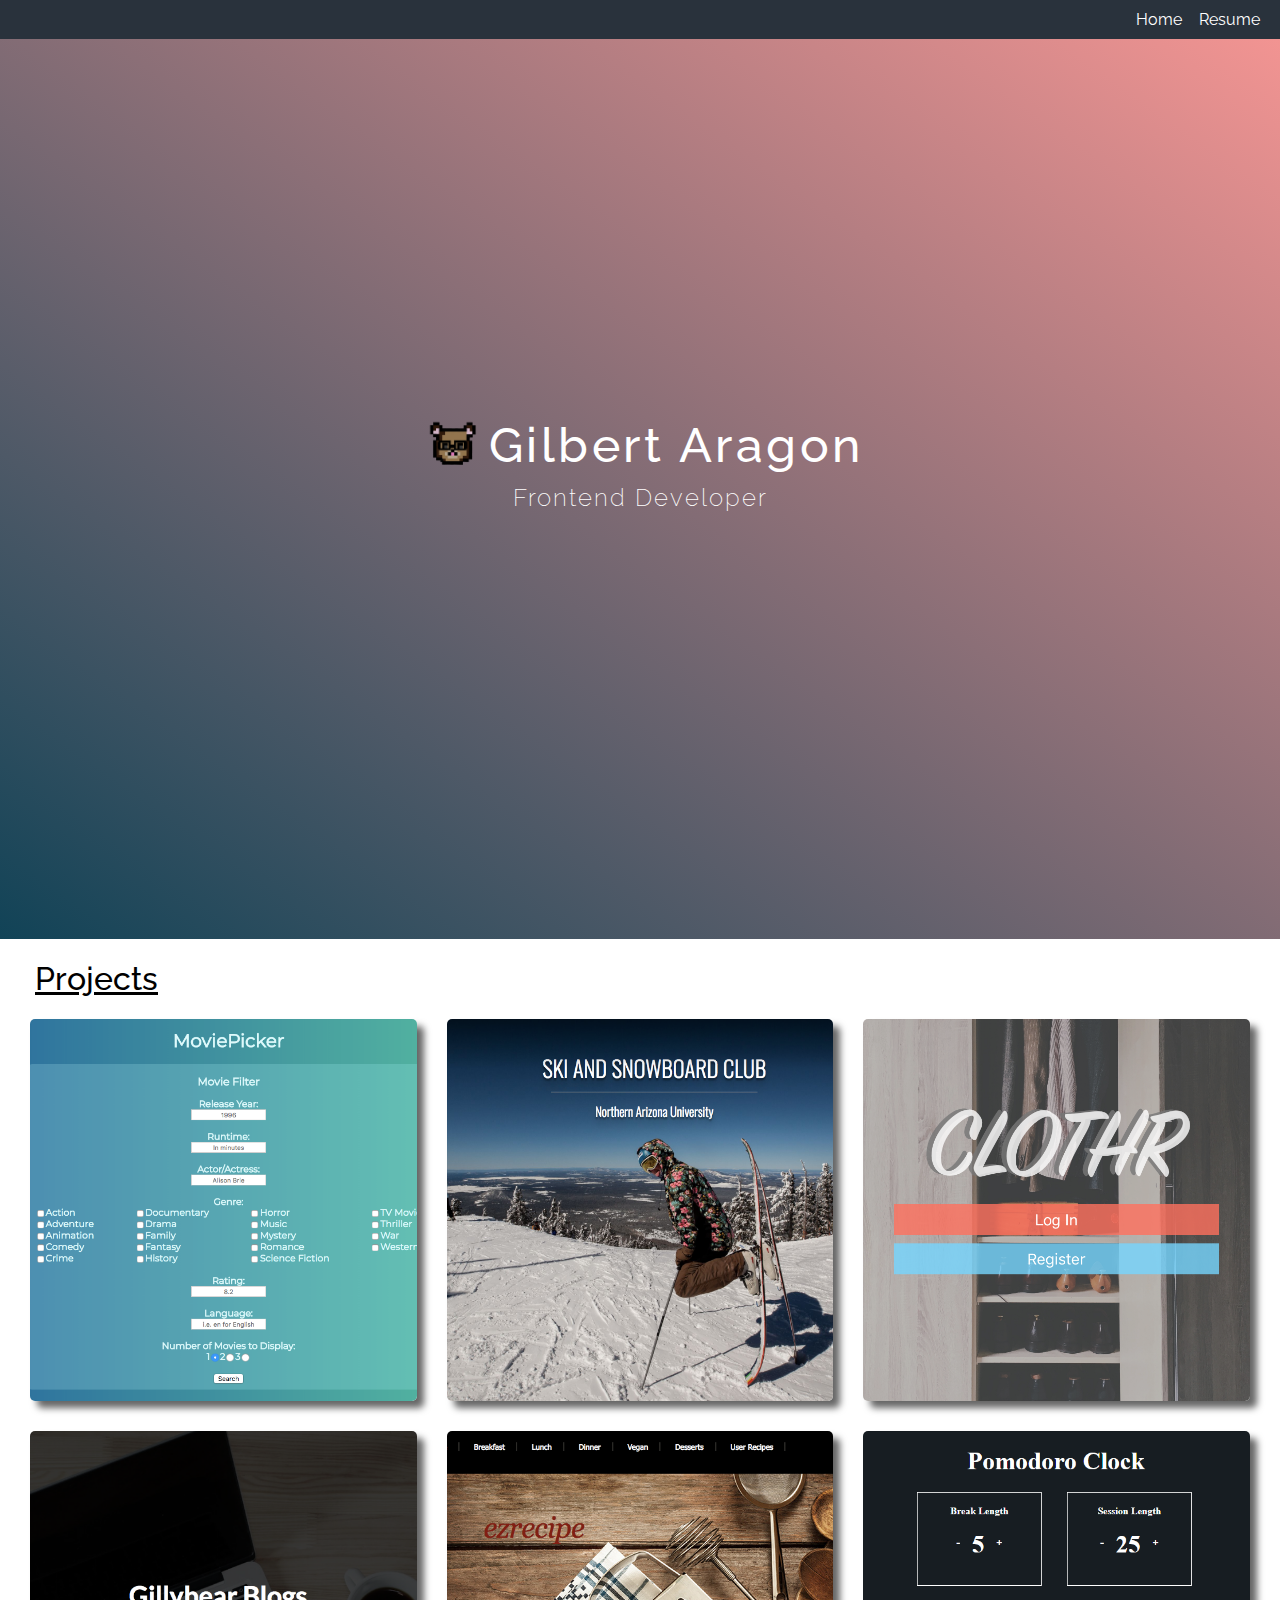
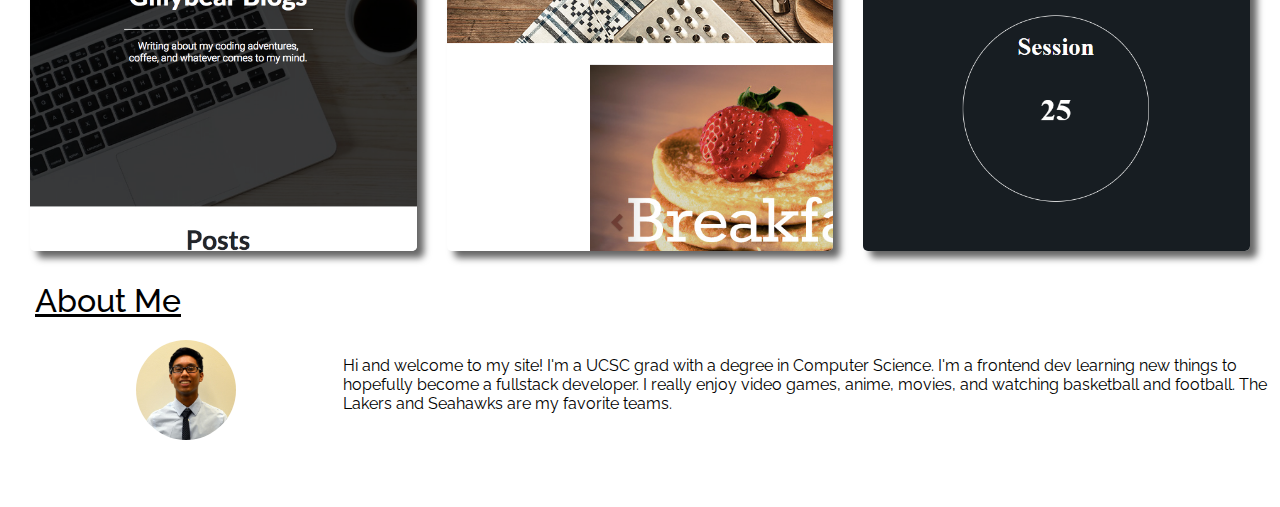
==== index.html @ e00d7b4a "added projects and about me section" ====
<!DOCTYPE html>
<html>
<head>
    <meta charset="utf-8" />
    <meta http-equiv="X-UA-Compatible" content="IE=edge">
    <title>Gillybear</title>
    <meta name="viewport" content="width=device-width, initial-scale=1">
    <link rel="stylesheet" type="text/css" media="screen" href="css/style.css"/>
    <link rel="stylesheet" href="https://use.fontawesome.com/releases/v5.1.0/css/all.css" integrity="sha384-lKuwvrZot6UHsBSfcMvOkWwlCMgc0TaWr+30HWe3a4ltaBwTZhyTEggF5tJv8tbt" crossorigin="anonymous">
    <link rel="icon" type="img/ico" href="assets/img/favicon.ico">
</head>
<body>
    <nav class="nav">
        <section class="nav-links">
            <a href="#"><i class="fas fa-home"></i>Home</a>
            <a href="#"><i class="fas fa-file"></i>Resume</a>
        </section>
    </nav>

    <header class="home-header">
        <div>
            <h1><img src="assets/img/logo.png" id="logo">Gilbert Aragon</h1>
            <p>Frontend Developer</p>
            <section class="social-links">
                <a href="https://github.com/HEYITSGILBERT780"><i class="fab fa-github fa-2x"></i></a>
                <a href="https://www.linkedin.com/in/gilbert-aragon-970b65132/"><i class="fab fa-linkedin-in fa-2x"></i></a>
                <a href="https://codepen.io/heyitsgilbert/"><i class="fab fa-codepen fa-2x"></i></a>
                <a href=""><i class="fas fa-envelope fa-2x"></i></a>
            </section>
        </div>
    </header>

    <main>
        <section class="projects">
            <header>
                <h1 class="title"><i class="fas fa-folder"></i>Projects</h1>
            </header>
            <div class="project-section">
                <div class="app" id="movie">
                    <img src="assets/img/movie.png">
                    <div>
                        <a href="#">Movie Picker</a>
                        <p>Web App that helps users find a random movie to watch.</p>
                    </div>
                </div>
                <div class="app" id="nau">
                    <img src="assets/img/nau.png">
                    <div>
                        <a href="#">NAU Ski and Snowboard</a>
                        <p>Website for the Ski and Snowboard club at Northern Arizona University.</p>
                    </div>
                </div>
                <div class="app" id="clothr">
                    <img src="assets/img/clothr/launch.png">
                    <div>
                        <a href="#">Clothr</a>
                        <p>Mobile app that helps users find clothes they find visually appealing and clothes to purchase.</p>
                    </div>
                </div>
                <div class="app" id="blog">
                    <img src="assets/img/blog.png">
                    <div>
                        <a href="#">Blog App</a>
                        <p>Personal Blog created with Jekyll and HTML/CSS</p>
                    </div>
                </div>
                <div class="app" id="ezrecipe">
                    <img src="assets/img/ezrecipe/ezrecipe.png">
                    <div>
                        <a href="#">EZRecipe</a>
                        <p>Web App helping users find recipes for any ingredients they input.</p>
                    </div>
                </div>
                <div class="app" id="fcc">
                    <img src="assets/img/fcc/pomodoro.png">
                    <div>
                        <a href="#">Free Code Camp Projects</a>
                        <p>Projects of a Pomodoro Clock, Simon and Tic Tac Toe Game, Weather App, Wikipedia Article Viewer, Random Quote Generator, and viewing online Twitch Streamers.</p>
                    </div>
                </div>
            </div>
        </section> 

        <section class="about">
            <header>
                <h1 class="title"><i class="fas fa-info-circle"></i>About Me</h1>
            </header>
            <div class="info">
                <img src="assets/img/me.JPG">
                <p>
                    Hi and welcome to my site! I'm a UCSC grad with a degree in Computer Science. I'm a frontend dev learning new things to hopefully become a 
                    fullstack developer. I really enjoy video games, anime, movies, and watching basketball and football. The Lakers and Seahawks are my favorite 
                    teams. 
                </p>
            </div>
        </section>
    </main>
</body>
</html>
---- css/style.css ----
@import url('https://fonts.googleapis.com/css?family=Raleway:200,500');

body {
    font-family: 'Raleway', sans-serif;
    margin: 0;
}


/***** nav section *****/
.nav {
    display: grid;
    grid-template-columns: 100%;
    justify-items: right;
    background-color: #29323c;
    padding: 10px;
}

.nav a {
    text-decoration: none;
    color: #fff;
    margin-right: 10px;
}

.nav a:hover {
    text-decoration: underline;
}

.nav a > i {
    margin-right: 3px;
}


/***** header section *****/
.home-header {
    display: grid;
    grid-template-columns: 100%;
    justify-items: center;
    align-items: center;
    color: #fff;
    height: 100vh;
    text-align: center;
    background: #114357;  /* fallback for old browsers */
    background: -webkit-linear-gradient(35deg, #114357, #F29492);  /* Chrome 10-25, Safari 5.1-6 */
    background: linear-gradient(35deg, #114357, #F29492); /* W3C, IE 10+/ Edge, Firefox 16+, Chrome 26+, Opera 12+, Safari 7+ */     
}

.home-header div {
    height: 25%;
}

.home-header h1 {
    font-size: 3em;
    font-weight: 500;
    margin-bottom: 2.5px;
    letter-spacing: 3.5px;
    text-decoration: none;
}

.home-header p {
    font-size: 1.5em;
    font-weight: 200;
    letter-spacing: 2px;
    margin-top: 0;
    margin-bottom: 5px;
}

/* links to code and contact email */
.social-links a {
    text-decoration: none;
    color: white;
    margin: 5px;
}

.social-links i:hover {
    top: -5px;
    padding-bottom: 10px;
    position: relative;
    color: #2c3e50;
}

#logo {
    height: 1.5em;
    width: 1.5em;
    vertical-align: -0.4em;
}

.title {
    margin-left: 30px;
}

/***** projects section *****/
.projects {
    height: 100vh;
}

h1 {
    font-weight: 500;
    text-decoration: underline;
}

header h1 > i {
    margin-right: 5px;
}

.project-section {
    display: grid;
    grid-template-columns: 1fr 1fr 1fr;
    grid-gap: 30px;
    /* justify-items: center;
    align-items: center; */
    height: 92.5%;
    margin-left: 30px;
    margin-right: 30px;
}

.app {
    max-width: 100%;
    max-height: 100%;
    box-shadow: 7px 7px 7px #666;
    position: relative;
    overflow: hidden;
    border-radius: 5px;
}

.app > img {
    height: 100%;
    width: 100%;
    object-fit: cover;
    position: absolute;
}

#movie img {
    object-position: 55% 10%;
}

#nau img {
    object-position: 53% 50%;
}

#clothr img {
    object-position: 50% 70%;
}

#ezrecipe img {
    object-position: 25% 50%;
}

#blog img {
    object-position: 40% 50%;
}

/***** about me section *****/
.about {
    height: 25vh;
}

.info {
    display: grid;
    grid-template-columns: 1fr 3fr;
    margin-left: 30px;
}

.info img {
    justify-self: center;
    border-radius: 50%;
    width: 100px;
    height: 100px;
}
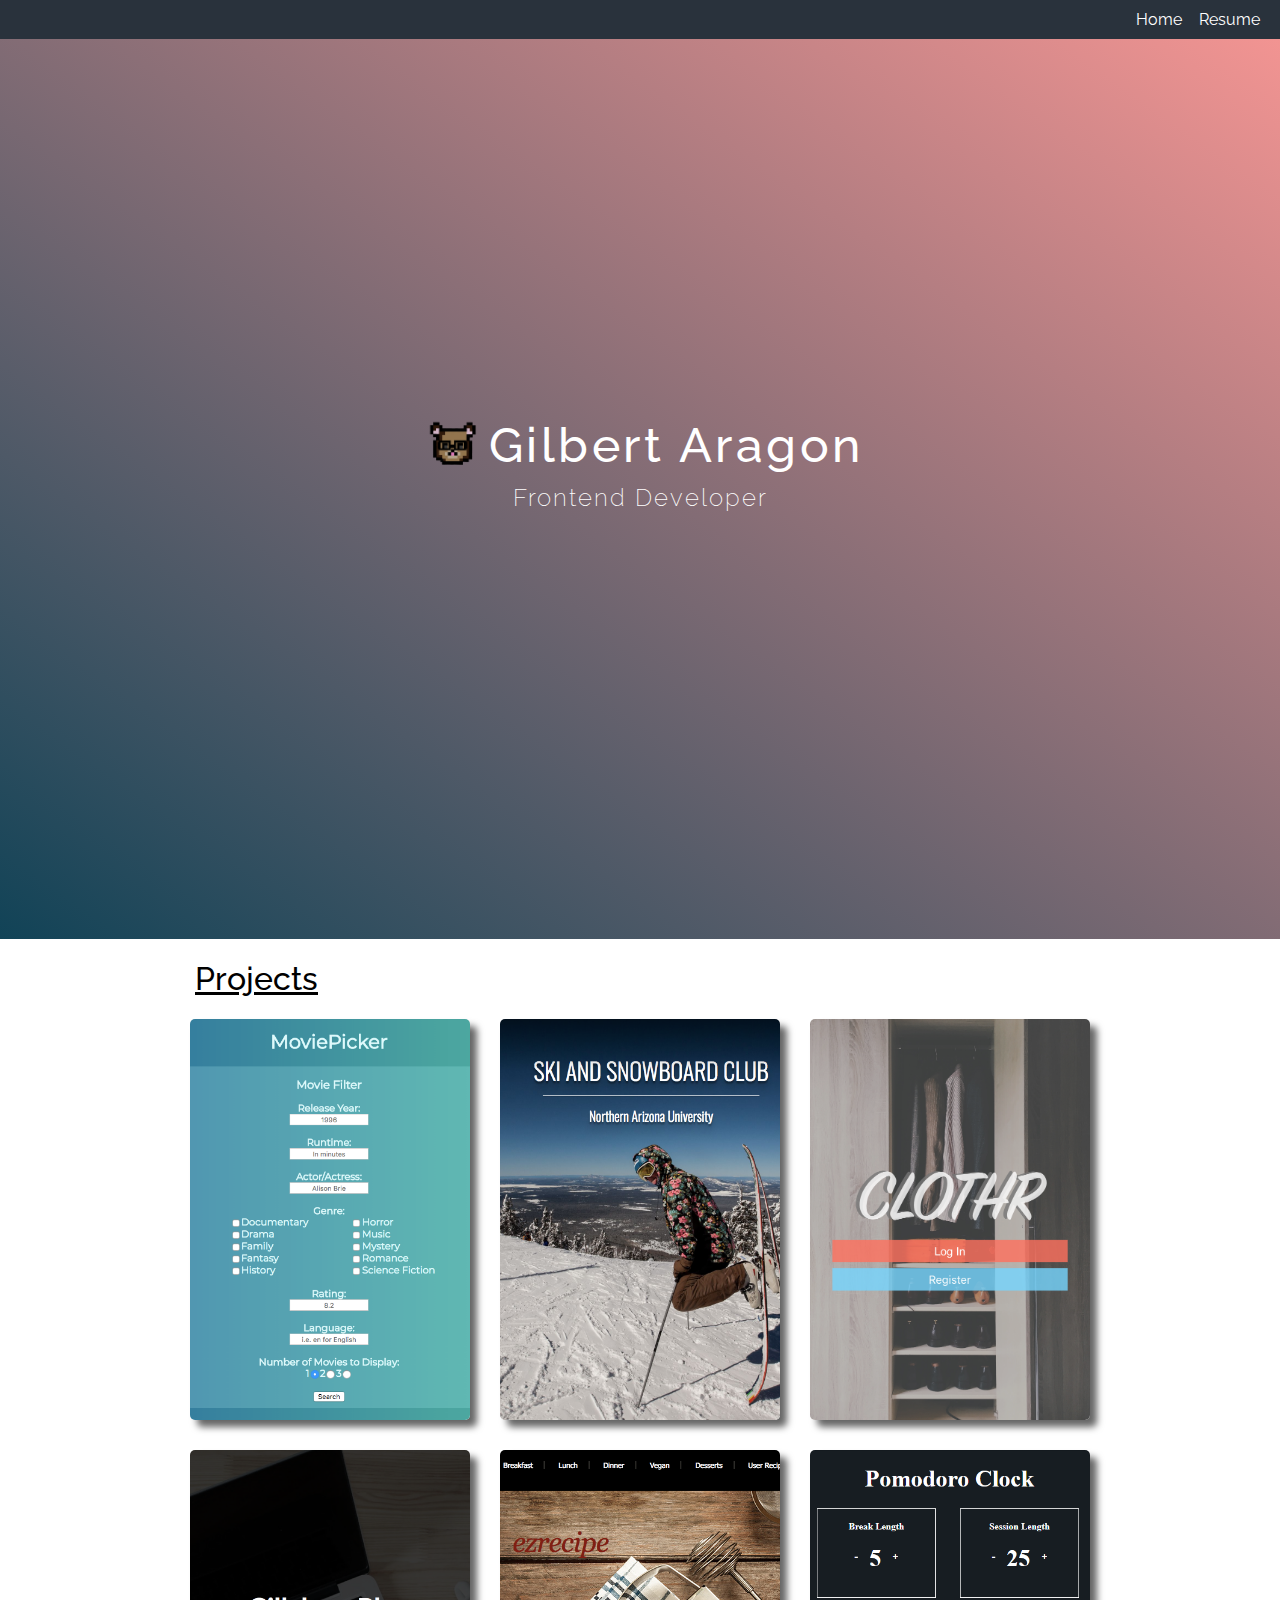
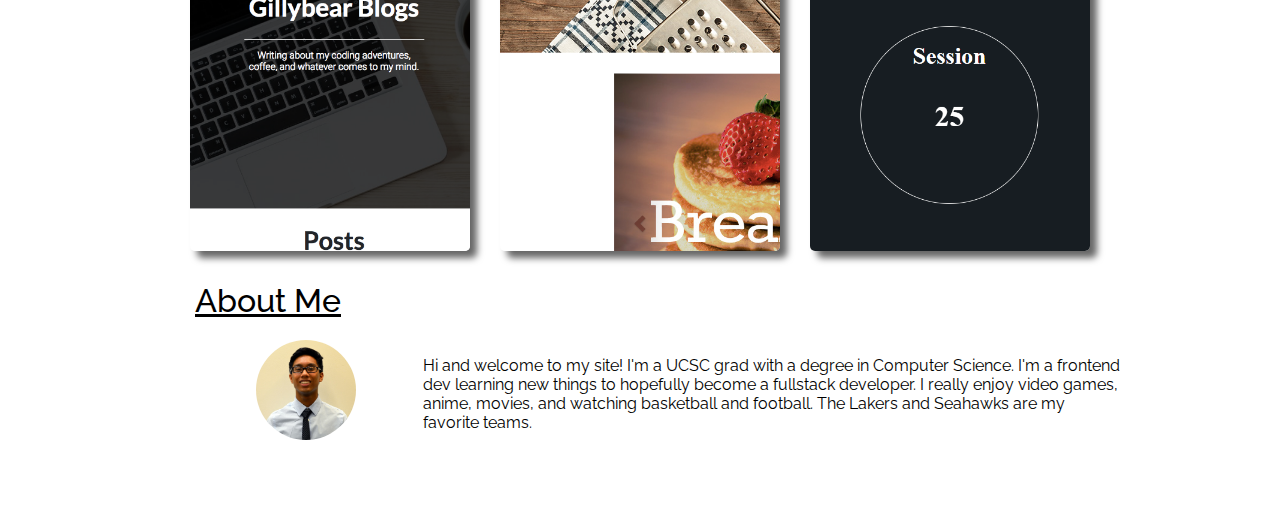
==== commit c0dd4d98: "Resized project and about section and added hover animation on projects" ====
--- a/index.html
+++ b/index.html
@@ -25,6 +25,7 @@
                 <a href="https://github.com/HEYITSGILBERT780"><i class="fab fa-github fa-2x"></i></a>
                 <a href="https://www.linkedin.com/in/gilbert-aragon-970b65132/"><i class="fab fa-linkedin-in fa-2x"></i></a>
                 <a href="https://codepen.io/heyitsgilbert/"><i class="fab fa-codepen fa-2x"></i></a>
+                <a href="https://www.freecodecamp.org/heyitsgilbert780"><i class="fab fa-free-code-camp fa-2x"></i></a>
                 <a href=""><i class="fas fa-envelope fa-2x"></i></a>
             </section>
         </div>
@@ -37,45 +38,45 @@
             </header>
             <div class="project-section">
                 <div class="app" id="movie">
-                    <img src="assets/img/movie.png">
-                    <div>
+                    <img src="assets/img/movie.png" alt="movie-app">
+                    <div class="overlay">
                         <a href="#">Movie Picker</a>
-                        <p>Web App that helps users find a random movie to watch.</p>
+                        <p class="desc">Web App that helps users find a random movie to watch.</p>
                     </div>
                 </div>
                 <div class="app" id="nau">
-                    <img src="assets/img/nau.png">
-                    <div>
+                    <img src="assets/img/nau.png" alt="nau-app">
+                    <div class="overlay">
                         <a href="#">NAU Ski and Snowboard</a>
-                        <p>Website for the Ski and Snowboard club at Northern Arizona University.</p>
+                        <p class="desc">Website for the Ski and Snowboard club at Northern Arizona University.</p>
                     </div>
                 </div>
                 <div class="app" id="clothr">
-                    <img src="assets/img/clothr/launch.png">
-                    <div>
+                    <img src="assets/img/clothr/launch.png" alt="clothr-app">
+                    <div class="overlay">
                         <a href="#">Clothr</a>
-                        <p>Mobile app that helps users find clothes they find visually appealing and clothes to purchase.</p>
+                        <p class="desc">Mobile app that helps users find clothes they find visually appealing and clothes to purchase.</p>
                     </div>
                 </div>
                 <div class="app" id="blog">
-                    <img src="assets/img/blog.png">
-                    <div>
+                    <img src="assets/img/blog.png" alt="blog-project">
+                    <div class="overlay">
                         <a href="#">Blog App</a>
-                        <p>Personal Blog created with Jekyll and HTML/CSS</p>
+                        <p class="desc">Personal Blog created with Jekyll and HTML/CSS</p>
                     </div>
                 </div>
                 <div class="app" id="ezrecipe">
-                    <img src="assets/img/ezrecipe/ezrecipe.png">
-                    <div>
+                    <img src="assets/img/ezrecipe/ezrecipe.png" alt="ezrecipe-app">
+                    <div class="overlay">
                         <a href="#">EZRecipe</a>
-                        <p>Web App helping users find recipes for any ingredients they input.</p>
+                        <p class="desc">Web App helping users find recipes for any ingredients they input.</p>
                     </div>
                 </div>
                 <div class="app" id="fcc">
-                    <img src="assets/img/fcc/pomodoro.png">
-                    <div>
+                    <img src="assets/img/fcc/pomodoro.png" alt="fcc-projects">
+                    <div class="overlay">
                         <a href="#">Free Code Camp Projects</a>
-                        <p>Projects of a Pomodoro Clock, Simon and Tic Tac Toe Game, Weather App, Wikipedia Article Viewer, Random Quote Generator, and viewing online Twitch Streamers.</p>
+                        <p class="desc">Projects of a Pomodoro Clock, Simon and Tic Tac Toe Game, Weather App, Wikipedia Article Viewer, Random Quote Generator, and a online Twitch Streamer tracker.</p>
                     </div>
                 </div>
             </div>
--- a/css/style.css
+++ b/css/style.css
@@ -1,4 +1,5 @@
 @import url('https://fonts.googleapis.com/css?family=Raleway:200,500');
+@import url('https://fonts.googleapis.com/css?family=Lato');
 
 body {
     font-family: 'Raleway', sans-serif;
@@ -91,10 +92,13 @@
 /***** projects section *****/
 .projects {
     height: 100vh;
+    width: 75vw;
+    margin: auto;
 }
 
 h1 {
     font-weight: 500;
+    font-size: 32px;
     text-decoration: underline;
 }
 
@@ -149,9 +153,53 @@
     object-position: 40% 50%;
 }
 
+.overlay {
+    position: absolute;
+    bottom: 0;
+    left: 0;
+    right: 0;
+    background-color: rgba(0.2, 0.2, 0.2, 0.75);
+    width: 100%;
+    height: 0;
+    opacity: 0;
+    transition: .5s ease-in-out;
+  }
+  
+.app:hover .overlay, .app:hover .overlay > a, .app:hover .overlay > .desc {
+    height: 50%;
+    opacity: 1;
+}
+
+.app:hover {
+    top: -10px;
+}
+
+.overlay a {
+    color: white;
+    position:absolute;
+    top: 5%;
+    left: 5%;
+    font-size: 20px;
+    opacity: 0;
+    transition: 1s ease-in;
+}
+
+.desc {
+    font-family: Lato;
+    color: white;
+    position:absolute;
+    top: 10%;
+    left: 5%;
+    right: 5%;
+    opacity: 0;
+    transition: 1s ease-in;
+}
+
 /***** about me section *****/
 .about {
     height: 25vh;
+    width: 75vw;
+    margin: auto;
 }
 
 .info {
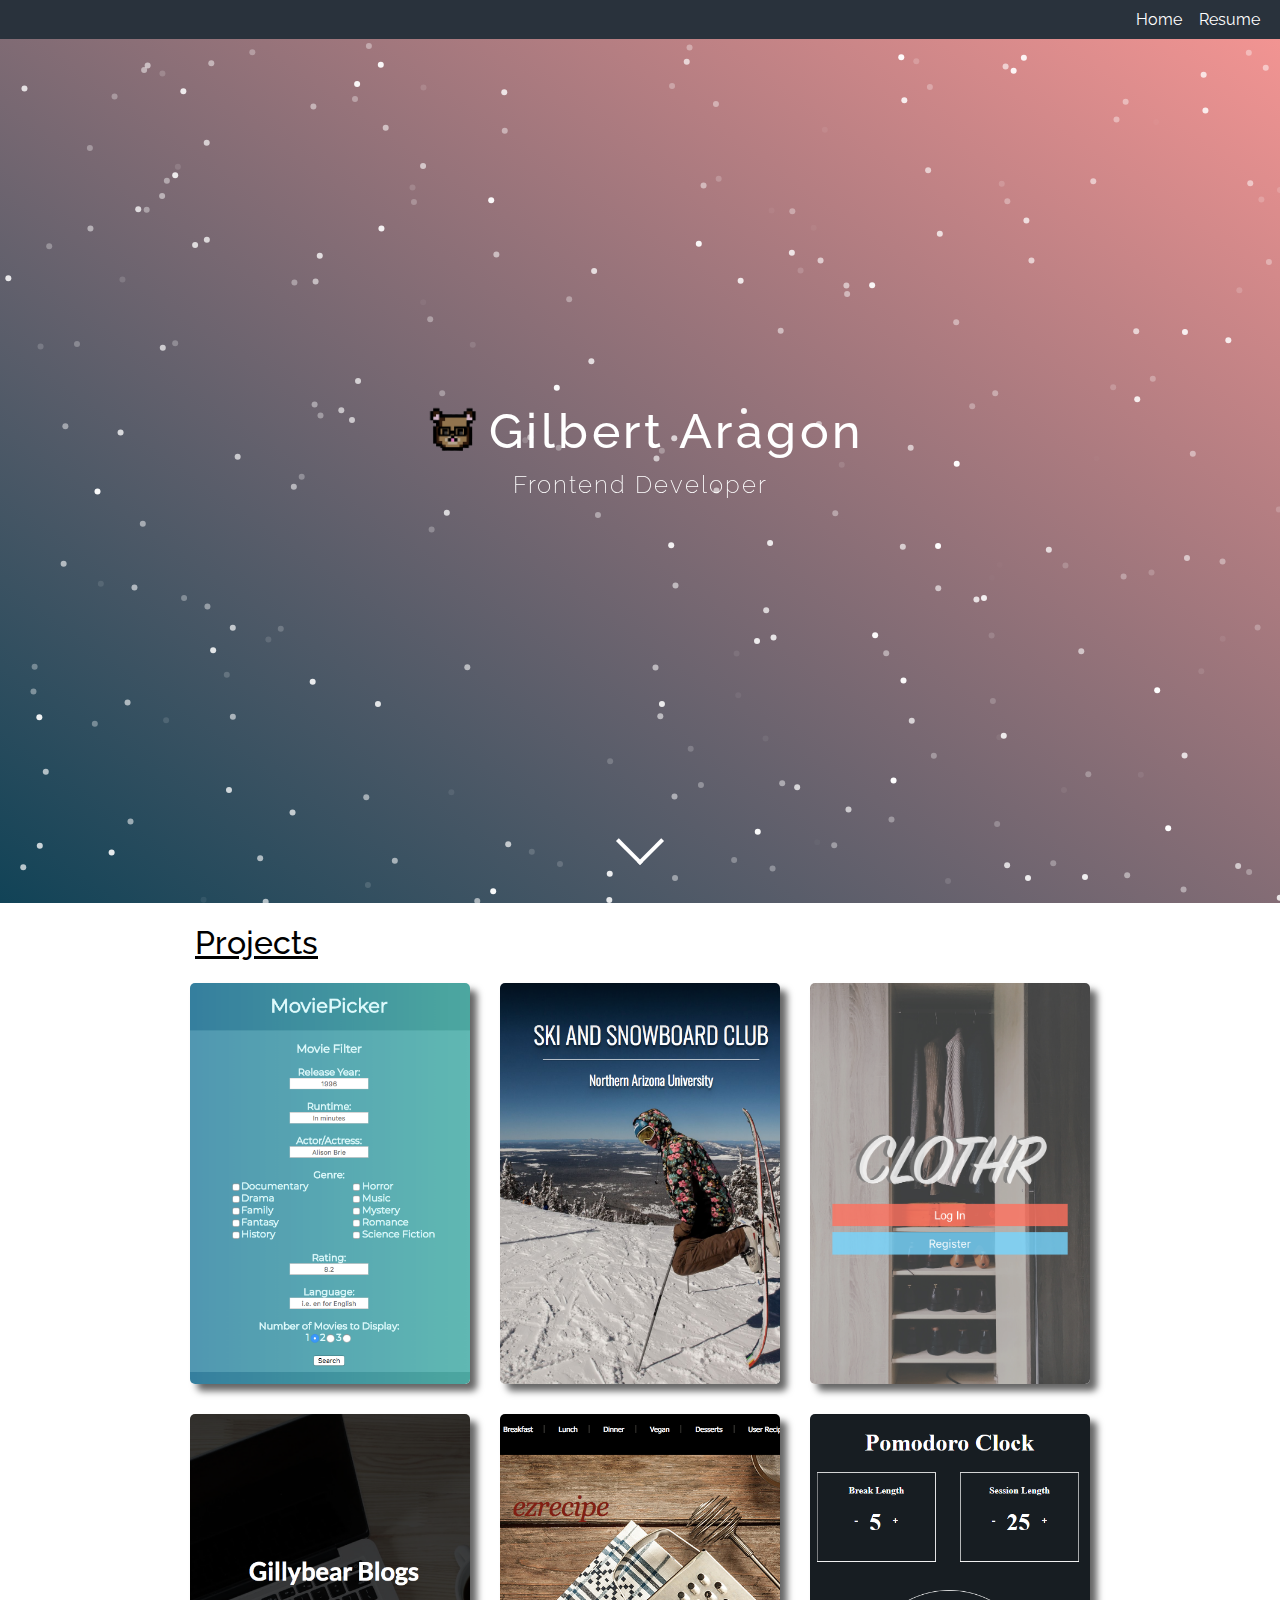
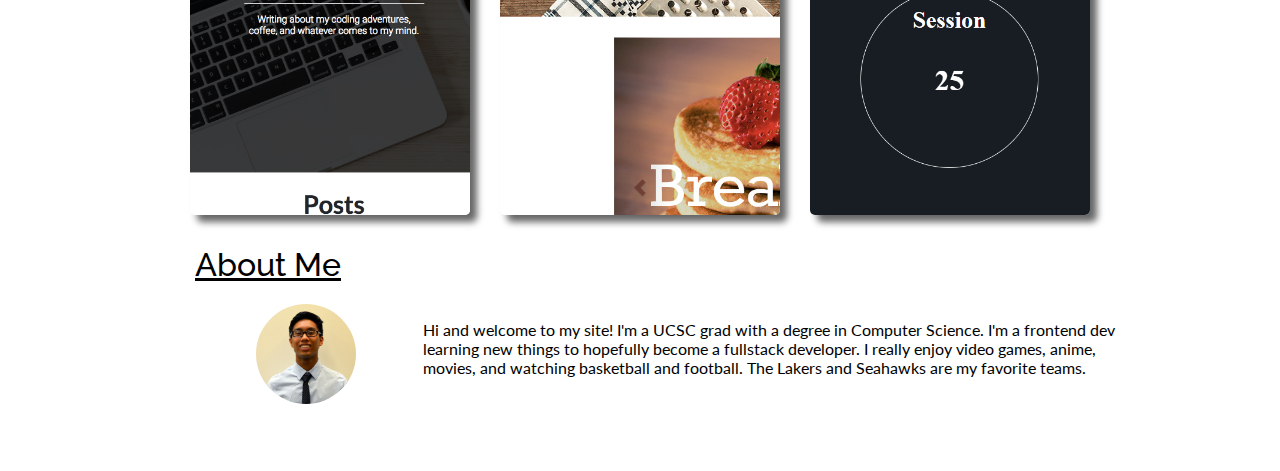
==== commit 94aff849: "added animated down arrow" ====
--- a/index.html
+++ b/index.html
@@ -18,6 +18,8 @@
     </nav>
 
     <header class="home-header">
+        <div class="arrow"></div>
+        <canvas class="dot-anim">Your browser does not support canvas.</canvas>
         <div>
             <h1><img src="assets/img/logo.png" id="logo">Gilbert Aragon</h1>
             <p>Frontend Developer</p>
@@ -96,5 +98,6 @@
             </div>
         </section>
     </main>
+    <script src="src/index.js"></script>
 </body>
 </html>--- a/css/style.css
+++ b/css/style.css
@@ -34,11 +34,11 @@
 /***** header section *****/
 .home-header {
     display: grid;
-    grid-template-columns: 100%;
     justify-items: center;
     align-items: center;
+    position: relative;
     color: #fff;
-    height: 100vh;
+    height: 96vh;
     text-align: center;
     background: #114357;  /* fallback for old browsers */
     background: -webkit-linear-gradient(35deg, #114357, #F29492);  /* Chrome 10-25, Safari 5.1-6 */
@@ -46,6 +46,7 @@
 }
 
 .home-header div {
+    position: absolute;
     height: 25%;
 }
 
@@ -89,6 +90,40 @@
     margin-left: 30px;
 }
 
+/* animated down arrow */
+.home-header .arrow {
+    width: 100%;
+    height: 96vh;
+    margin: 0 auto;
+    text-align: center;
+}
+
+.home-header .arrow::after {
+    content: "";
+    width: 30px;
+    height: 30px;
+    position: absolute;
+    margin: auto;
+    bottom: 45px;
+    left: 0;
+    right: 0;
+    border-right: 4px solid #ffffff;
+    border-bottom: 4px solid #ffffff;
+    transform: rotate(45deg);
+    animation: 2.5s arrow infinite ease;
+}
+
+@keyframes arrow {
+    0%, 100% {
+        bottom: 45px; 
+        opacity: 0.5;
+    }
+    50% {
+        bottom: 30px;
+        opacity: 1;
+    }
+}
+
 /***** projects section *****/
 .projects {
     height: 100vh;
@@ -110,8 +145,6 @@
     display: grid;
     grid-template-columns: 1fr 1fr 1fr;
     grid-gap: 30px;
-    /* justify-items: center;
-    align-items: center; */
     height: 92.5%;
     margin-left: 30px;
     margin-right: 30px;
@@ -162,7 +195,7 @@
     width: 100%;
     height: 0;
     opacity: 0;
-    transition: .5s ease-in-out;
+    transition: all .5s ease-in-out;
   }
   
 .app:hover .overlay, .app:hover .overlay > a, .app:hover .overlay > .desc {
@@ -176,7 +209,7 @@
 
 .overlay a {
     color: white;
-    position:absolute;
+    position: absolute;
     top: 5%;
     left: 5%;
     font-size: 20px;
@@ -213,4 +246,8 @@
     border-radius: 50%;
     width: 100px;
     height: 100px;
+}
+
+.info p {
+    font-family: Lato;
 }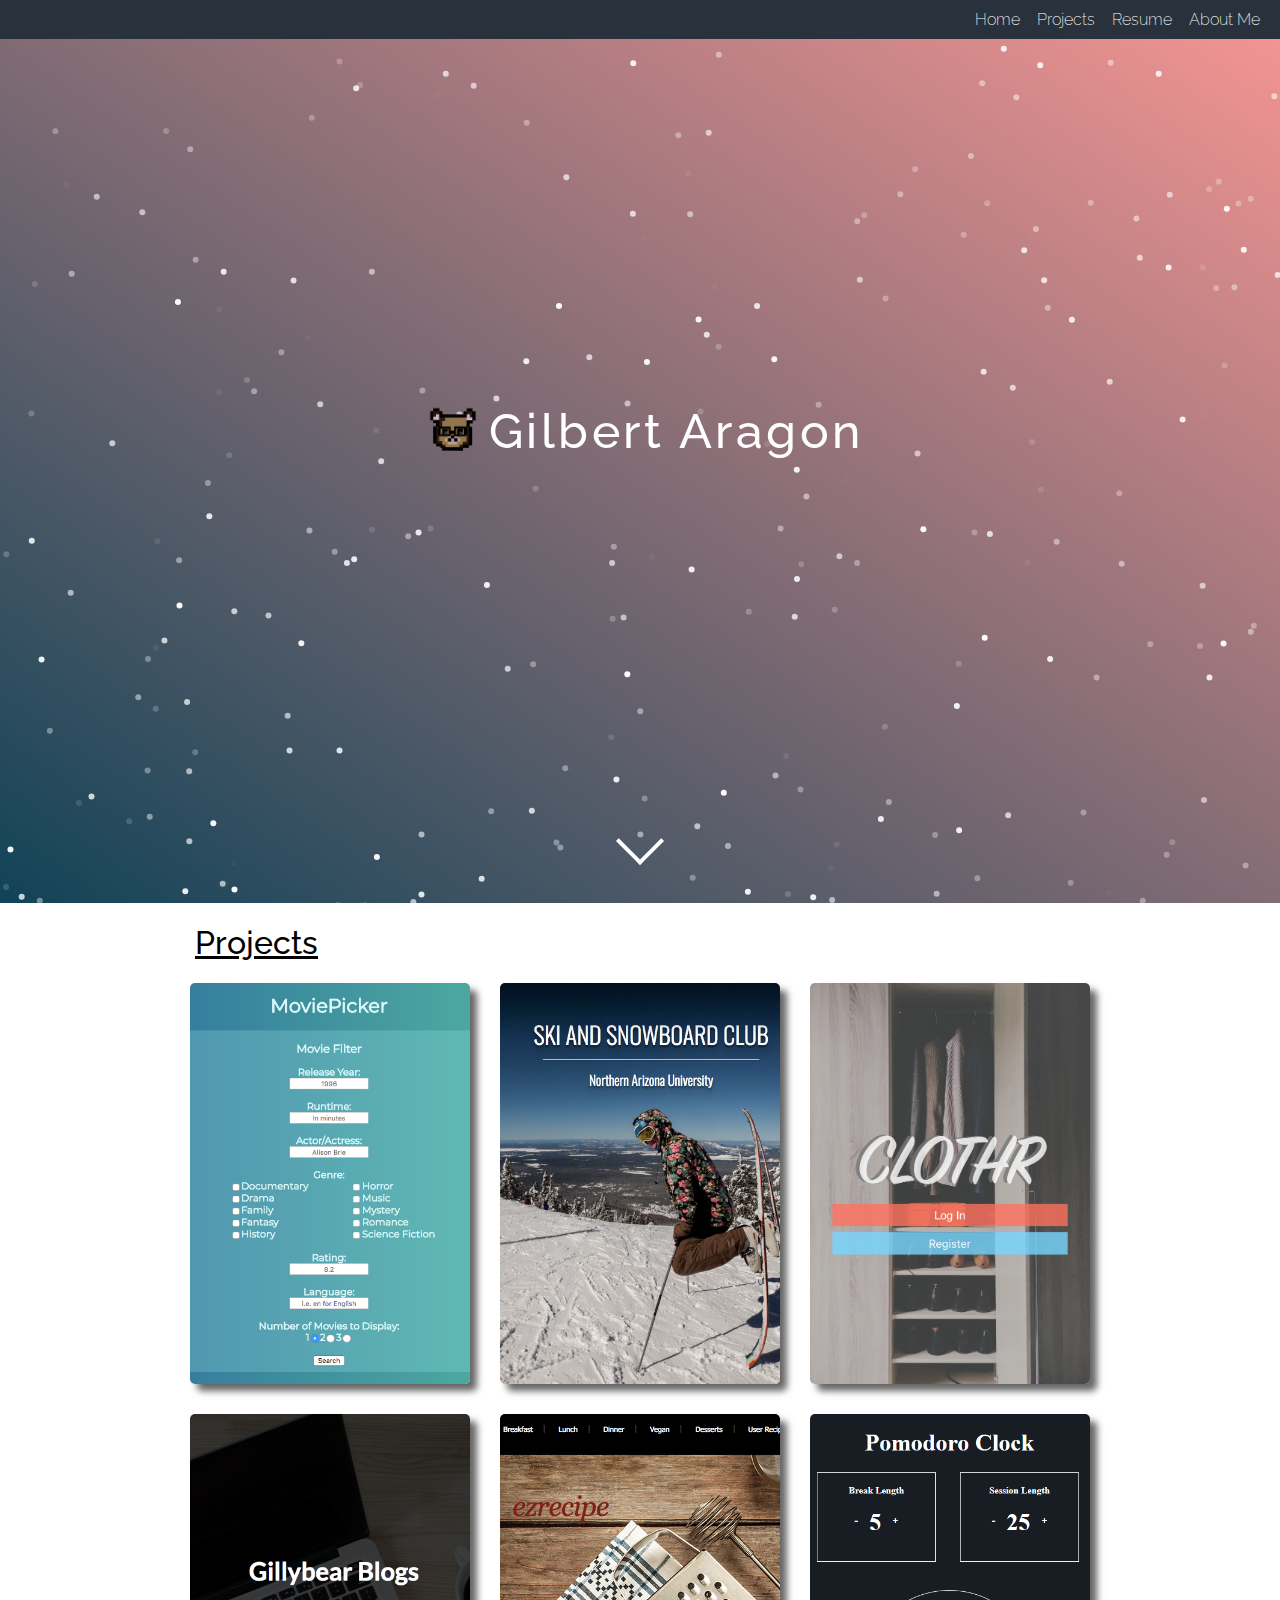
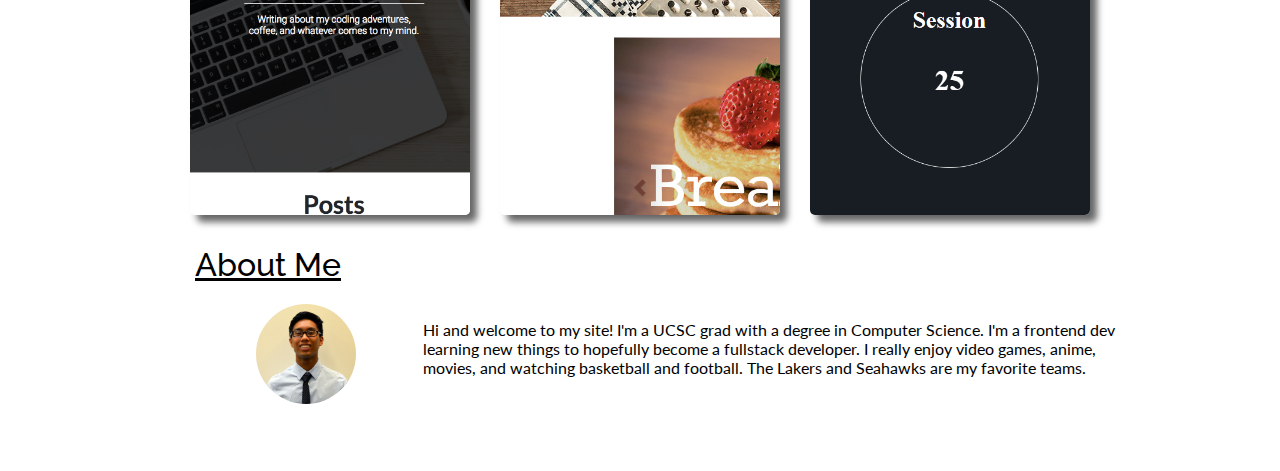
==== commit 95ac6b30: "media queries for smaller screen, fade in animation for title, and navbar changes" ====
--- a/index.html
+++ b/index.html
@@ -12,12 +12,14 @@
 <body>
     <nav class="nav">
         <section class="nav-links">
-            <a href="#"><i class="fas fa-home"></i>Home</a>
+            <a href="#home" class="active"><i class="fas fa-home"></i>Home</a>
+            <a href="#project"><i class="fas fa-folder"></i>Projects</a>
             <a href="#"><i class="fas fa-file"></i>Resume</a>
+            <a href="#about-me"><i class="fas fa-info-circle"></i>About Me</a>
         </section>
     </nav>
 
-    <header class="home-header">
+    <header class="home-header" id="home">
         <div class="arrow"></div>
         <canvas class="dot-anim">Your browser does not support canvas.</canvas>
         <div>
@@ -34,7 +36,7 @@
     </header>
 
     <main>
-        <section class="projects">
+        <section class="projects" id="project">
             <header>
                 <h1 class="title"><i class="fas fa-folder"></i>Projects</h1>
             </header>
@@ -84,7 +86,7 @@
             </div>
         </section> 
 
-        <section class="about">
+        <section class="about" id="about-me">
             <header>
                 <h1 class="title"><i class="fas fa-info-circle"></i>About Me</h1>
             </header>
--- a/css/style.css
+++ b/css/style.css
@@ -10,7 +10,6 @@
 /***** nav section *****/
 .nav {
     display: grid;
-    grid-template-columns: 100%;
     justify-items: right;
     background-color: #29323c;
     padding: 10px;
@@ -20,6 +19,7 @@
     text-decoration: none;
     color: #fff;
     margin-right: 10px;
+    font-weight: 200;
 }
 
 .nav a:hover {
@@ -29,7 +29,6 @@
 .nav a > i {
     margin-right: 3px;
 }
-
 
 /***** header section *****/
 .home-header {
@@ -56,7 +55,9 @@
     margin-bottom: 2.5px;
     letter-spacing: 3.5px;
     text-decoration: none;
-}
+    -webkit-animation: 1.25s fadein 0s ease;
+    animation: 1.25s fadein 0s ease;
+} 
 
 .home-header p {
     font-size: 1.5em;
@@ -64,6 +65,9 @@
     letter-spacing: 2px;
     margin-top: 0;
     margin-bottom: 5px;
+    opacity: 0;
+    -webkit-animation: 1.25s fadein 1.25s ease forwards;
+    animation: 1.25s fadein 1.25s ease forwards;
 }
 
 /* links to code and contact email */
@@ -71,6 +75,37 @@
     text-decoration: none;
     color: white;
     margin: 5px;
+    opacity: 0;
+    -webkit-animation: 1.25s fadein 2.5s ease forwards;
+    animation: 1.25s fadein 2.5s ease forwards;
+}
+
+@-webkit-keyframes fadein {
+    0% {
+      opacity: 0;
+      -webkit-transform: translate3d(0, 100%, 0);
+      transform: translate3d(0, 100%, 0);
+    }
+  
+    100% {
+      opacity: 1;
+      -webkit-transform: translate3d(0, 0, 0);
+      transform: translate3d(0, 0, 0);
+    }
+}
+
+@keyframes fadein {
+    0% {
+      opacity: 0;
+      -webkit-transform: translate3d(0, 100%, 0);
+      transform: translate3d(0, 100%, 0);
+    }
+  
+    100% {
+      opacity: 1;
+      -webkit-transform: translate3d(0, 0, 0);
+      transform: translate3d(0, 0, 0);
+    }
 }
 
 .social-links i:hover {
@@ -84,10 +119,6 @@
     height: 1.5em;
     width: 1.5em;
     vertical-align: -0.4em;
-}
-
-.title {
-    margin-left: 30px;
 }
 
 /* animated down arrow */
@@ -109,8 +140,21 @@
     right: 0;
     border-right: 4px solid #ffffff;
     border-bottom: 4px solid #ffffff;
+    -webkit-transform: rotate(45deg);
     transform: rotate(45deg);
+    -webkit-animation: 2.5s arrow infinite ease;
     animation: 2.5s arrow infinite ease;
+}
+
+@-webkit-keyframes arrow {
+    0%, 100% {
+        bottom: 45px; 
+        opacity: 0.5;
+    }
+    50% {
+        bottom: 30px;
+        opacity: 1;
+    }
 }
 
 @keyframes arrow {
@@ -125,6 +169,10 @@
 }
 
 /***** projects section *****/
+.title {
+    margin-left: 30px;
+}
+
 .projects {
     height: 100vh;
     width: 75vw;
@@ -196,7 +244,7 @@
     height: 0;
     opacity: 0;
     transition: all .5s ease-in-out;
-  }
+}
   
 .app:hover .overlay, .app:hover .overlay > a, .app:hover .overlay > .desc {
     height: 50%;
@@ -250,4 +298,65 @@
 
 .info p {
     font-family: Lato;
+}
+
+/***** media queries *****/
+@media only screen and (max-width: 480px) {
+    .home-header h1 {
+        font-size: 2em;
+    }
+
+    .home-header p {
+        font-size: 1em;
+    }
+
+    .title {
+        margin: 0;
+        margin-bottom: 20px;
+        text-align: center;
+    }
+
+    .projects {
+        height: 160vh;
+    }
+
+    .project-section {
+        grid-template-columns: 1fr;
+        height: 93%;
+    }
+
+    .app:hover .overlay, .app:hover .overlay > a, .app:hover .overlay > .desc {
+        height: 100%;
+        opacity: 1;
+    }
+
+    .overlay a {
+        font-size: 16px;
+    }
+
+    .desc {
+        font-size: 14px;
+    }
+
+    .info {
+        grid-template-columns: 1fr;
+    }
+}
+
+@media only screen and (min-width: 480px) and (max-width: 1224px) {
+    .project-section {
+        grid-template-columns: 1fr 1fr;
+    }
+
+    .overlay a {
+        font-size: 18px;
+    }
+
+    .desc {
+        font-size: 14px;
+    }
+    
+    #clothr img {
+        object-position: 50% 60%;
+    }
 }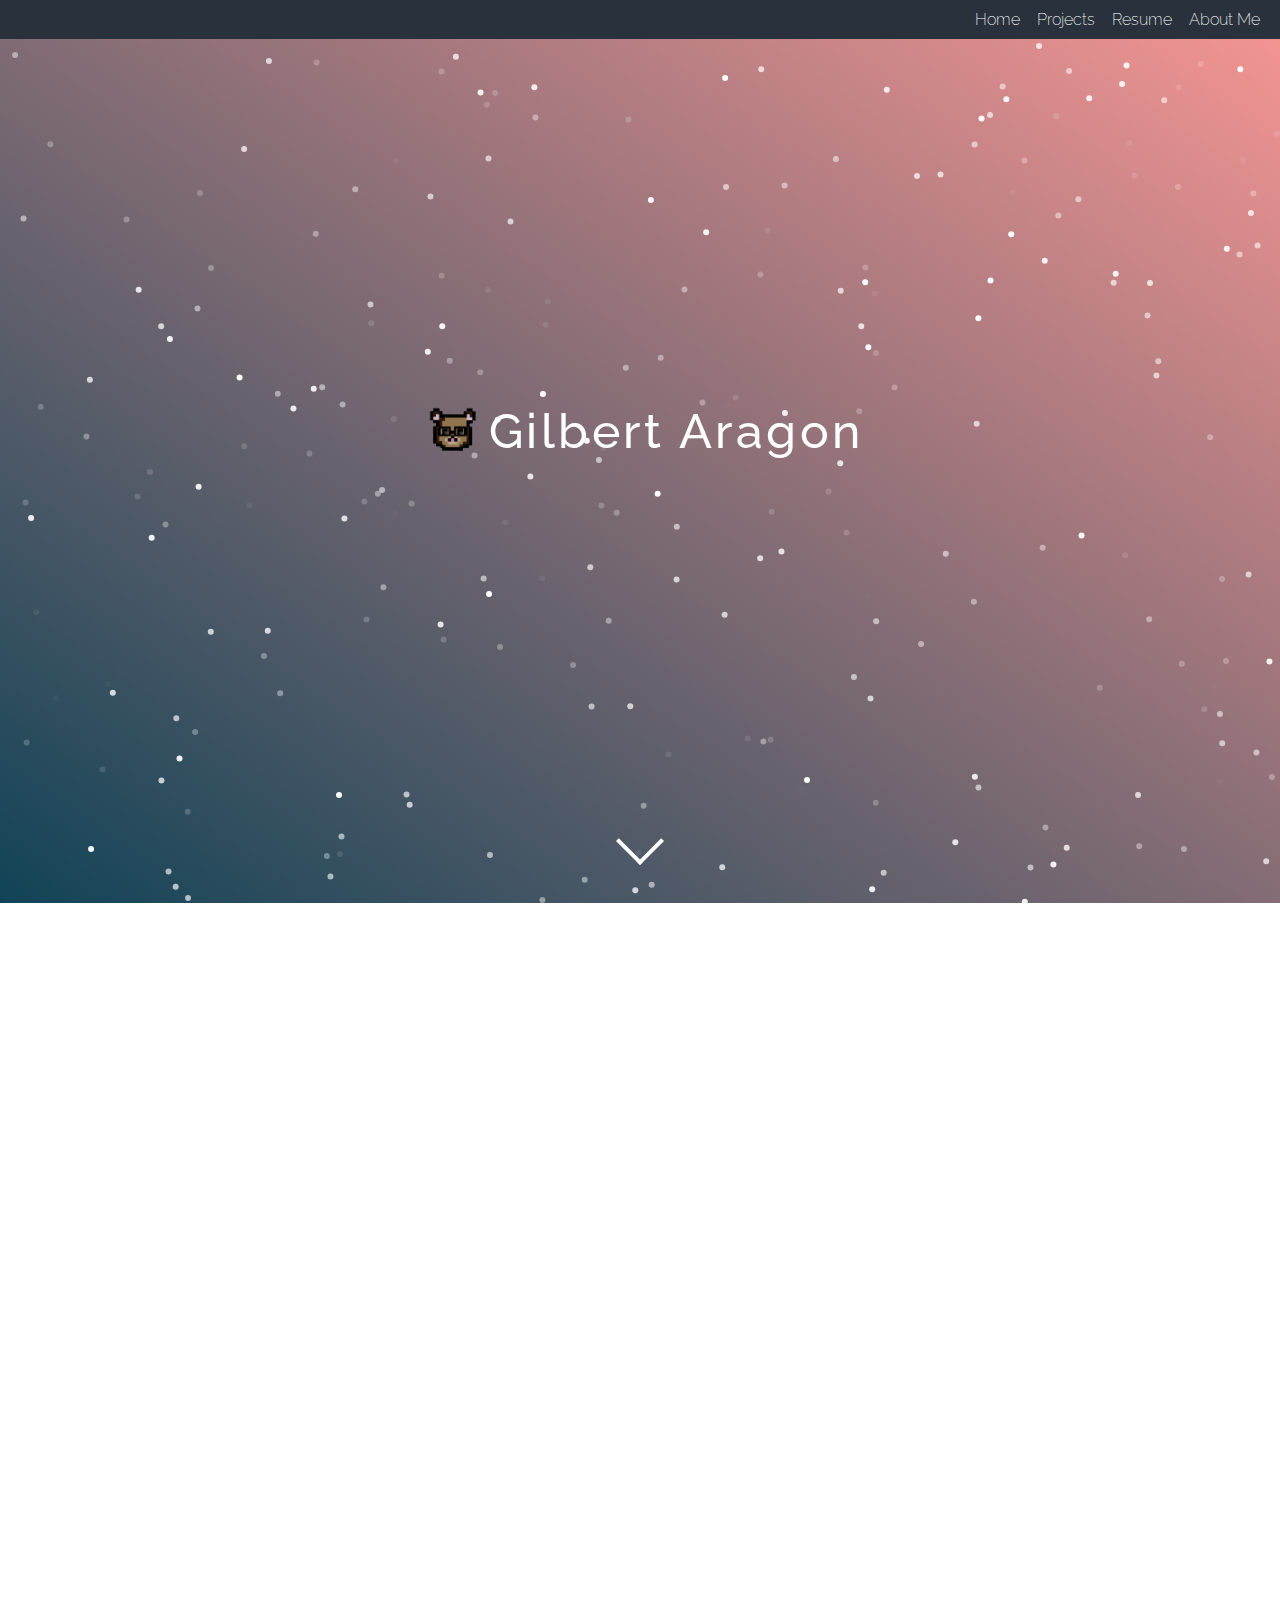
==== commit 6ea21c59: "responsive nav bar" ====
--- a/index.html
+++ b/index.html
@@ -11,8 +11,9 @@
 </head>
 <body>
     <nav class="nav">
-        <section class="nav-links">
-            <a href="#home" class="active"><i class="fas fa-home"></i>Home</a>
+        <a href="#" class="bars" id="hamburger"><i class="fa fa-bars"></i></a>
+        <section class="nav-links" id="links">
+            <a href="index.html" class="active"><i class="fas fa-home"></i>Home</a>
             <a href="#project"><i class="fas fa-folder"></i>Projects</a>
             <a href="#"><i class="fas fa-file"></i>Resume</a>
             <a href="#about-me"><i class="fas fa-info-circle"></i>About Me</a>
--- a/css/style.css
+++ b/css/style.css
@@ -9,8 +9,7 @@
 
 /***** nav section *****/
 .nav {
-    display: grid;
-    justify-items: right;
+    text-align: right;
     background-color: #29323c;
     padding: 10px;
 }
@@ -23,11 +22,16 @@
 }
 
 .nav a:hover {
-    text-decoration: underline;
+    /* text-decoration: underline; */
+    color: #F4B7B7;
 }
 
 .nav a > i {
     margin-right: 3px;
+}
+
+.nav .bars {
+    display: none;
 }
 
 /***** header section *****/
@@ -55,8 +59,8 @@
     margin-bottom: 2.5px;
     letter-spacing: 3.5px;
     text-decoration: none;
-    -webkit-animation: 1.25s fadein 0s ease;
-    animation: 1.25s fadein 0s ease;
+    -webkit-animation: 1s fadein ease;
+    animation: 1s fadein ease;
 } 
 
 .home-header p {
@@ -66,8 +70,8 @@
     margin-top: 0;
     margin-bottom: 5px;
     opacity: 0;
-    -webkit-animation: 1.25s fadein 1.25s ease forwards;
-    animation: 1.25s fadein 1.25s ease forwards;
+    -webkit-animation: 1s fadein 1s ease forwards;
+    animation: 1s fadein 1s ease forwards;
 }
 
 /* links to code and contact email */
@@ -76,8 +80,8 @@
     color: white;
     margin: 5px;
     opacity: 0;
-    -webkit-animation: 1.25s fadein 2.5s ease forwards;
-    animation: 1.25s fadein 2.5s ease forwards;
+    -webkit-animation: 1s fadein 2s ease forwards;
+    animation: 1s fadein 2s ease forwards;
 }
 
 @-webkit-keyframes fadein {
@@ -177,6 +181,7 @@
     height: 100vh;
     width: 75vw;
     margin: auto;
+    opacity: 0;
 }
 
 h1 {
@@ -276,11 +281,43 @@
     transition: 1s ease-in;
 }
 
+.fade {
+    -webkit-animation: 1.5s project ease forwards;
+    animation: 1.5s project ease forwards;
+}
+
+@-webkit-keyframes project {
+    0% {
+        opacity: 0;
+        -webkit-transform: translate3d(0, -5%, 0);
+        transform: translate3d(0, -5%, 0);
+    }
+    100% {
+        opacity: 1;
+        -webkit-transform: translate3d(0, 0, 0);
+        transform: translate3d(0, 0, 0);
+    }
+}
+
+@keyframes project {
+    0% {
+        opacity: 0;
+        -webkit-transform: translate3d(0, -5%, 0);
+        transform: translate3d(0, -5%, 0);
+    }
+    100% {
+        opacity: 1;
+        -webkit-transform: translate3d(0, 0, 0);
+        transform: translate3d(0, 0, 0);
+    }
+}
+
 /***** about me section *****/
 .about {
     height: 25vh;
     width: 75vw;
     margin: auto;
+    opacity: 0;
 }
 
 .info {
@@ -298,24 +335,55 @@
 
 .info p {
     font-family: Lato;
+    font-size: 18px;
 }
 
 /***** media queries *****/
 @media only screen and (max-width: 480px) {
+    /* nav */
+    .nav .bars {
+        display: block;
+        text-align: right;
+    }
+
+    .nav-links {
+        display: none;
+        width: 100%;
+        text-align: center;
+    }
+
+    .nav-links a{
+        display: block;
+        width: 100%;
+        margin-top: 10px;
+    }
+
+    .active {
+        display: block;
+    }
+
+    /* home */
     .home-header h1 {
-        font-size: 2em;
+        font-size: 1.5em;
     }
 
     .home-header p {
         font-size: 1em;
     }
 
+    .home-header .arrow::after {
+        content: "";
+        width: 20px;
+        height: 20px;
+        bottom: 45px;
+    }
+
     .title {
-        margin: 0;
-        margin-bottom: 20px;
+        margin: 20px 0px;
         text-align: center;
     }
 
+    /* projects */
     .projects {
         height: 160vh;
     }
@@ -338,12 +406,49 @@
         font-size: 14px;
     }
 
+    .fade {
+        -webkit-animation: 1.5s project ease forwards;
+        animation: 1.5s project ease forwards;
+    }
+    
+    @-webkit-keyframes project {
+        0% {
+            opacity: 0;
+            -webkit-transform: translate3d(0, -2.5%, 0);
+            transform: translate3d(0, -2.5%, 0);
+        }
+        100% {
+            opacity: 1;
+            -webkit-transform: translate3d(0, 0, 0);
+            transform: translate3d(0, 0, 0);
+        }
+    }
+    
+    @keyframes project {
+        0% {
+            opacity: 0;
+            -webkit-transform: translate3d(0, -2.5%, 0);
+            transform: translate3d(0, -2.5%, 0);
+        }
+        100% {
+            opacity: 1;
+            -webkit-transform: translate3d(0, 0, 0);
+            transform: translate3d(0, 0, 0);
+        }
+    }
+
+    /* about */
     .info {
         grid-template-columns: 1fr;
     }
+
+    .info p {
+        font-size: 16px;
+    }
 }
 
 @media only screen and (min-width: 480px) and (max-width: 1224px) {
+    /* project */
     .project-section {
         grid-template-columns: 1fr 1fr;
     }
@@ -359,4 +464,9 @@
     #clothr img {
         object-position: 50% 60%;
     }
+
+    /* about */
+    .info p {
+        font-size: 16px;
+    }
 }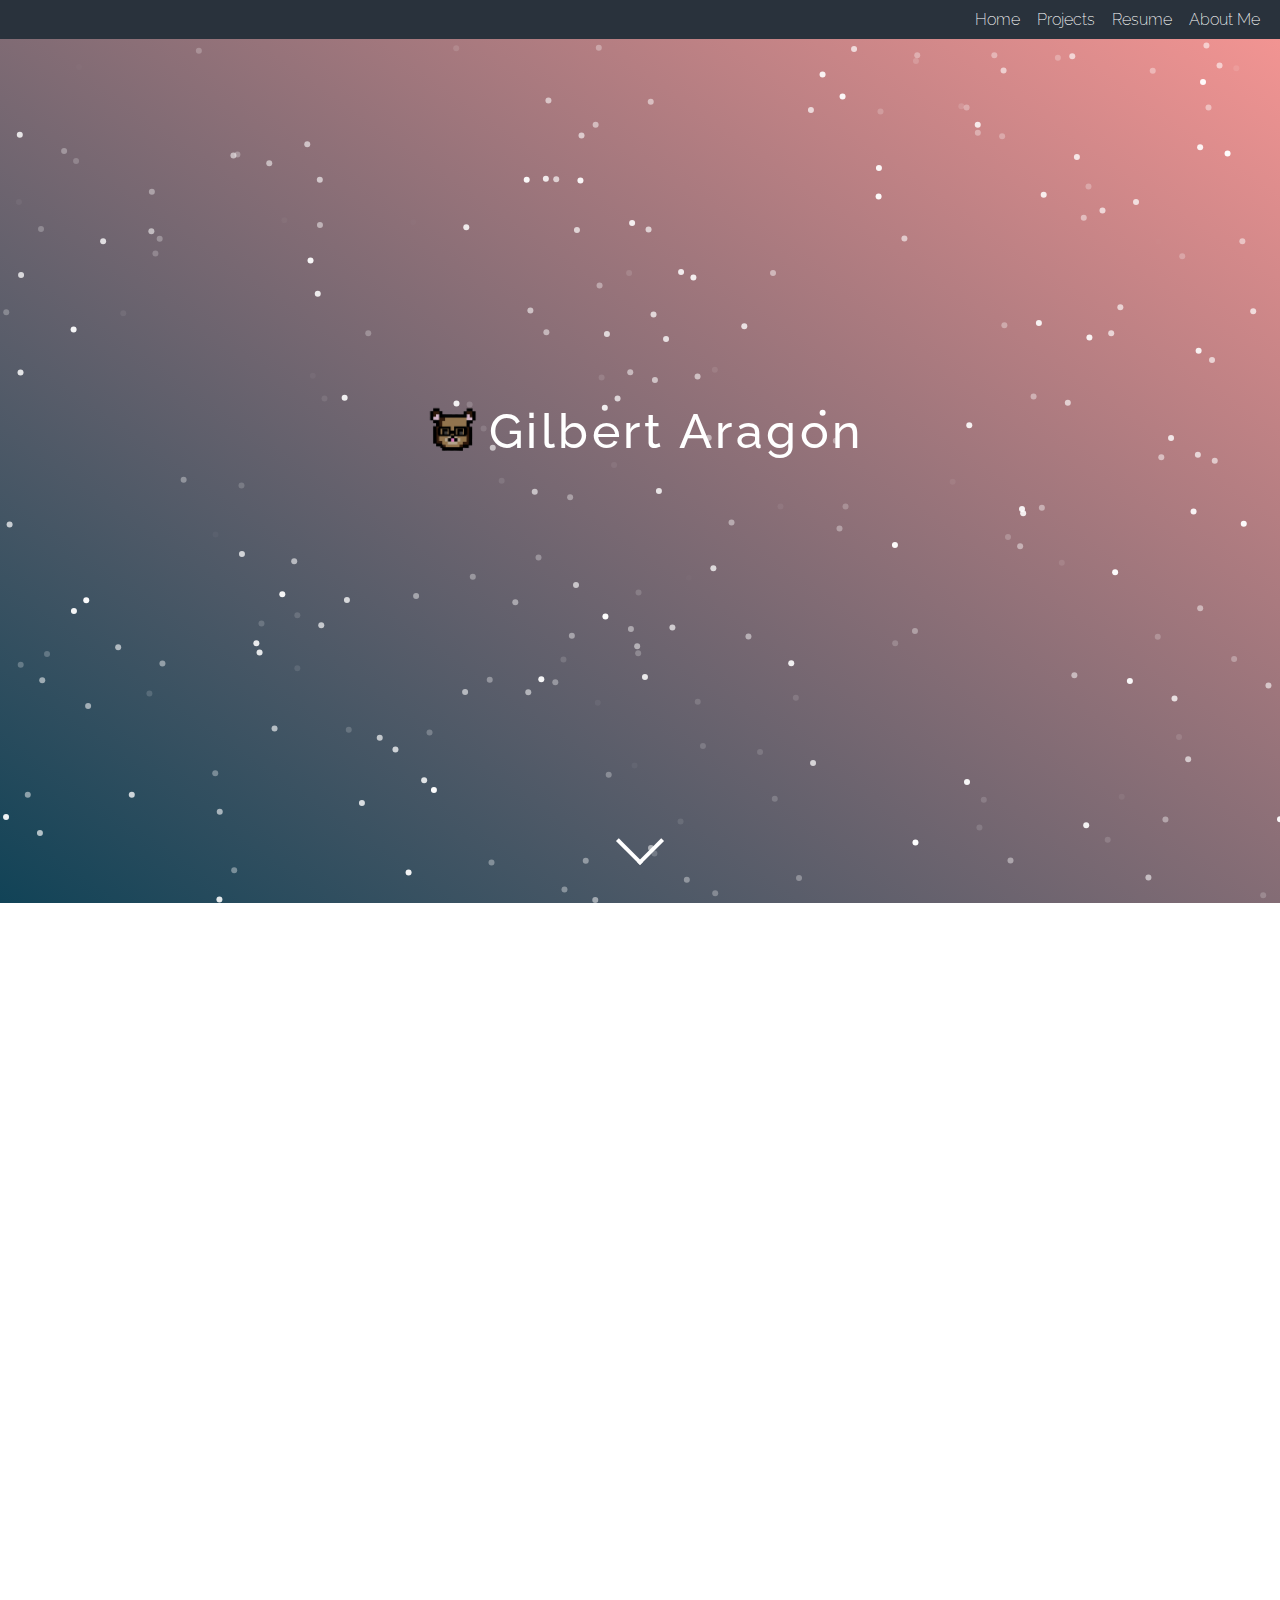
==== commit c02c7bd2: "initial resume styling" ====
--- a/index.html
+++ b/index.html
@@ -5,7 +5,7 @@
     <meta http-equiv="X-UA-Compatible" content="IE=edge">
     <title>Gillybear</title>
     <meta name="viewport" content="width=device-width, initial-scale=1">
-    <link rel="stylesheet" type="text/css" media="screen" href="css/style.css"/>
+    <link rel="stylesheet" type="text/css" media="screen" href="assets/css/style.css"/>
     <link rel="stylesheet" href="https://use.fontawesome.com/releases/v5.1.0/css/all.css" integrity="sha384-lKuwvrZot6UHsBSfcMvOkWwlCMgc0TaWr+30HWe3a4ltaBwTZhyTEggF5tJv8tbt" crossorigin="anonymous">
     <link rel="icon" type="img/ico" href="assets/img/favicon.ico">
 </head>
@@ -15,7 +15,7 @@
         <section class="nav-links" id="links">
             <a href="index.html" class="active"><i class="fas fa-home"></i>Home</a>
             <a href="#project"><i class="fas fa-folder"></i>Projects</a>
-            <a href="#"><i class="fas fa-file"></i>Resume</a>
+            <a href="views/resume.html"><i class="fas fa-file"></i>Resume</a>
             <a href="#about-me"><i class="fas fa-info-circle"></i>About Me</a>
         </section>
     </nav>
@@ -27,11 +27,21 @@
             <h1><img src="assets/img/logo.png" id="logo">Gilbert Aragon</h1>
             <p>Frontend Developer</p>
             <section class="social-links">
-                <a href="https://github.com/HEYITSGILBERT780"><i class="fab fa-github fa-2x"></i></a>
-                <a href="https://www.linkedin.com/in/gilbert-aragon-970b65132/"><i class="fab fa-linkedin-in fa-2x"></i></a>
-                <a href="https://codepen.io/heyitsgilbert/"><i class="fab fa-codepen fa-2x"></i></a>
-                <a href="https://www.freecodecamp.org/heyitsgilbert780"><i class="fab fa-free-code-camp fa-2x"></i></a>
-                <a href=""><i class="fas fa-envelope fa-2x"></i></a>
+                <a href="https://github.com/HEYITSGILBERT780">
+                    <i class="fab fa-github fa-2x"></i>
+                </a>
+                <a href="https://www.linkedin.com/in/gilbert-aragon-970b65132/">
+                    <i class="fab fa-linkedin-in fa-2x"></i>
+                </a>
+                <a href="https://codepen.io/heyitsgilbert/">
+                    <i class="fab fa-codepen fa-2x"></i>
+                </a>
+                <a href="https://www.freecodecamp.org/heyitsgilbert780">
+                    <i class="fab fa-free-code-camp fa-2x"></i>
+                </a>
+                <a href="">
+                    <i class="fas fa-envelope fa-2x"></i>
+                </a>
             </section>
         </div>
     </header>
@@ -42,46 +52,77 @@
                 <h1 class="title"><i class="fas fa-folder"></i>Projects</h1>
             </header>
             <div class="project-section">
-                <div class="app" id="movie">
-                    <img src="assets/img/movie.png" alt="movie-app">
+                <div class="app">
+                    <img src="assets/img/movie.png" alt="movie-app" id="movie">
                     <div class="overlay">
-                        <a href="#">Movie Picker</a>
-                        <p class="desc">Web App that helps users find a random movie to watch.</p>
+                        <a href="https://movie-picker1.herokuapp.com/">
+                            Movie Picker
+                        </a>
+                        <p class="desc">
+                            Web App that helps users find a random movie to 
+                            watch.
+                        </p>
                     </div>
                 </div>
-                <div class="app" id="nau">
-                    <img src="assets/img/nau.png" alt="nau-app">
+                <div class="app">
+                    <img src="assets/img/nau.png" alt="nau-app" id="nau">
                     <div class="overlay">
-                        <a href="#">NAU Ski and Snowboard</a>
-                        <p class="desc">Website for the Ski and Snowboard club at Northern Arizona University.</p>
+                        <a href="http://www.shrednau.com/home">
+                            NAU Ski and Snowboard
+                        </a>
+                        <p class="desc">
+                            Website for the Ski and Snowboard club at 
+                            Northern Arizona University.
+                        </p>
                     </div>
                 </div>
-                <div class="app" id="clothr">
-                    <img src="assets/img/clothr/launch.png" alt="clothr-app">
+                <div class="app">
+                    <img src="assets/img/clothr/launch.png" alt="clothr-app" id="clothr">
                     <div class="overlay">
-                        <a href="#">Clothr</a>
-                        <p class="desc">Mobile app that helps users find clothes they find visually appealing and clothes to purchase.</p>
+                        <a href="https://github.com/HEYITSGILBERT780/clothr">
+                            Clothr
+                        </a>
+                        <p class="desc">
+                            Mobile app that helps users find clothes they find 
+                            visually appealing and clothes to purchase.
+                        </p>
                     </div>
                 </div>
-                <div class="app" id="blog">
-                    <img src="assets/img/blog.png" alt="blog-project">
+                <div class="app">
+                    <img src="assets/img/blog.png" alt="blog-project" id="blog">
                     <div class="overlay">
-                        <a href="#">Blog App</a>
-                        <p class="desc">Personal Blog created with Jekyll and HTML/CSS</p>
+                        <a href="https://github.com/HEYITSGILBERT780/blog">
+                            Blog App
+                        </a>
+                        <p class="desc">
+                            Personal Blog created with Jekyll and HTML/CSS
+                        </p>
                     </div>
                 </div>
-                <div class="app" id="ezrecipe">
-                    <img src="assets/img/ezrecipe/ezrecipe.png" alt="ezrecipe-app">
+                <div class="app">
+                    <img src="assets/img/ezrecipe/ezrecipe.png" alt="ezrecipe-app" id="ezrecipe">
                     <div class="overlay">
-                        <a href="#">EZRecipe</a>
-                        <p class="desc">Web App helping users find recipes for any ingredients they input.</p>
+                        <a href="https://github.com/HEYITSGILBERT780/EZRecipe">
+                            EZRecipe
+                        </a>
+                        <p class="desc">
+                            Web App helping users find recipes for any 
+                            ingredients they input.
+                        </p>
                     </div>
                 </div>
-                <div class="app" id="fcc">
+                <div class="app">
                     <img src="assets/img/fcc/pomodoro.png" alt="fcc-projects">
                     <div class="overlay">
-                        <a href="#">Free Code Camp Projects</a>
-                        <p class="desc">Projects of a Pomodoro Clock, Simon and Tic Tac Toe Game, Weather App, Wikipedia Article Viewer, Random Quote Generator, and a online Twitch Streamer tracker.</p>
+                        <a href="https://codepen.io/collection/XQprjZ/">
+                            Free Code Camp Projects
+                        </a>
+                        <p class="desc">
+                            Projects of a Pomodoro Clock, Simon and Tic Tac 
+                            Toe Game, Weather App, Wikipedia Article Viewer, 
+                            Random Quote Generator, and a online Twitch 
+                            Streamer tracker.
+                        </p>
                     </div>
                 </div>
             </div>
@@ -89,14 +130,18 @@
 
         <section class="about" id="about-me">
             <header>
-                <h1 class="title"><i class="fas fa-info-circle"></i>About Me</h1>
+                <h1 class="title">
+                    <i class="fas fa-info-circle"></i>About Me
+                </h1>
             </header>
             <div class="info">
                 <img src="assets/img/me.JPG">
                 <p>
-                    Hi and welcome to my site! I'm a UCSC grad with a degree in Computer Science. I'm a frontend dev learning new things to hopefully become a 
-                    fullstack developer. I really enjoy video games, anime, movies, and watching basketball and football. The Lakers and Seahawks are my favorite 
-                    teams. 
+                    Hi and welcome to my site! I'm a UCSC grad with a degree in 
+                    Computer Science. I'm a frontend dev learning new things to 
+                    hopefully become a fullstack developer. I really enjoy 
+                    video games, anime, movies, and watching basketball and 
+                    football. The Lakers and Seahawks are my favorite teams. 
                 </p>
             </div>
         </section>
--- a/assets/css/style.css
+++ b/assets/css/style.css
@@ -0,0 +1,646 @@
+@import url('https://fonts.googleapis.com/css?family=Raleway:200,400,500,600');
+@import url('https://fonts.googleapis.com/css?family=Lato:200,300,400');
+
+body {
+    font-family: 'Raleway', sans-serif;
+    margin: 0;
+}
+
+
+/***** NAV SECTION *****/
+.nav {
+    text-align: right;
+    background-color: #29323c;
+    padding: 10px;
+}
+
+.nav a {
+    text-decoration: none;
+    color: #fff;
+    margin-right: 10px;
+    font-weight: 200;
+}
+
+.nav a:hover {
+    color: #F4B7B7;
+}
+
+.nav a > i {
+    margin-right: 3px;
+}
+
+.nav .bars {
+    display: none;
+}
+
+/***** HEADER SECTION *****/
+.home-header {
+    display: grid;
+    justify-items: center;
+    align-items: center;
+    position: relative;
+    color: #fff;
+    height: 96vh;
+    text-align: center;
+    background: #114357;  /* fallback for old browsers */
+    background: -webkit-linear-gradient(35deg, #114357, #F29492);  /* Chrome 10-25, Safari 5.1-6 */
+    background: linear-gradient(35deg, #114357, #F29492); /* W3C, IE 10+/ Edge, Firefox 16+, Chrome 26+, Opera 12+, Safari 7+ */     
+}
+
+.home-header div {
+    position: absolute;
+    height: 25%;
+}
+
+.home-header h1 {
+    font-size: 3em;
+    font-weight: 500;
+    margin-bottom: 2.5px;
+    letter-spacing: 3.5px;
+    text-decoration: none;
+    -webkit-animation: 1s fadein ease;
+    animation: 1s fadein ease;
+} 
+
+.home-header p {
+    font-size: 1.5em;
+    font-weight: 200;
+    letter-spacing: 2px;
+    margin-top: 0;
+    margin-bottom: 5px;
+    opacity: 0;
+    -webkit-animation: 1s fadein 1s ease forwards;
+    animation: 1s fadein 1s ease forwards;
+}
+
+/* links to code and contact email */
+.social-links a {
+    text-decoration: none;
+    color: white;
+    margin: 5px;
+    opacity: 0;
+    -webkit-animation: 1s fadein 2s ease forwards;
+    animation: 1s fadein 2s ease forwards;
+}
+
+@-webkit-keyframes fadein {
+    0% {
+      opacity: 0;
+      -webkit-transform: translate3d(0, 100%, 0);
+      transform: translate3d(0, 100%, 0);
+    }
+  
+    100% {
+      opacity: 1;
+      -webkit-transform: translate3d(0, 0, 0);
+      transform: translate3d(0, 0, 0);
+    }
+}
+
+@keyframes fadein {
+    0% {
+      opacity: 0;
+      -webkit-transform: translate3d(0, 100%, 0);
+      transform: translate3d(0, 100%, 0);
+    }
+  
+    100% {
+      opacity: 1;
+      -webkit-transform: translate3d(0, 0, 0);
+      transform: translate3d(0, 0, 0);
+    }
+}
+
+.social-links i:hover {
+    top: -5px;
+    padding-bottom: 10px;
+    position: relative;
+    color: #114357;
+}
+
+#logo {
+    height: 1.5em;
+    width: 1.5em;
+    vertical-align: -0.4em;
+}
+
+/* animated down arrow */
+.home-header .arrow {
+    width: 100%;
+    height: 96vh;
+    margin: 0 auto;
+    text-align: center;
+}
+
+.home-header .arrow::after {
+    content: "";
+    width: 30px;
+    height: 30px;
+    position: absolute;
+    margin: auto;
+    bottom: 45px;
+    left: 0;
+    right: 0;
+    border-right: 4px solid #ffffff;
+    border-bottom: 4px solid #ffffff;
+    -webkit-transform: rotate(45deg);
+    transform: rotate(45deg);
+    -webkit-animation: 2.5s arrow infinite ease;
+    animation: 2.5s arrow infinite ease;
+}
+
+@-webkit-keyframes arrow {
+    0%, 100% {
+        bottom: 45px; 
+        opacity: 0.5;
+    }
+    50% {
+        bottom: 30px;
+        opacity: 1;
+    }
+}
+
+@keyframes arrow {
+    0%, 100% {
+        bottom: 45px; 
+        opacity: 0.5;
+    }
+    50% {
+        bottom: 30px;
+        opacity: 1;
+    }
+}
+
+/***** PROJECTS SECTION *****/
+.title {
+    margin-left: 30px;
+}
+
+.projects {
+    height: 100vh;
+    width: 75vw;
+    margin: auto;
+    opacity: 0;
+}
+
+h1 {
+    font-weight: 500;
+    font-size: 32px;
+    text-decoration: underline;
+}
+
+header h1 > i {
+    margin-right: 5px;
+}
+
+.project-section {
+    display: grid;
+    grid-template-columns: 1fr 1fr 1fr;
+    grid-gap: 30px;
+    height: 92.5%;
+    margin-left: 30px;
+    margin-right: 30px;
+}
+
+.app {
+    max-width: 100%;
+    max-height: 100%;
+    box-shadow: 7px 7px 7px #666;
+    position: relative;
+    overflow: hidden;
+    border-radius: 5px;
+}
+
+.app > img {
+    height: 100%;
+    width: 100%;
+    object-fit: cover;
+    position: absolute;
+}
+
+#movie {
+    object-position: 55% 10%;
+}
+
+#nau {
+    object-position: 53% 50%;
+}
+
+#clothr {
+    object-position: 50% 70%;
+}
+
+#ezrecipe {
+    object-position: 25% 50%;
+}
+
+#blog {
+    object-position: 40% 10%;
+}
+
+.overlay {
+    position: absolute;
+    bottom: 0;
+    left: 0;
+    right: 0;
+    background-color: rgba(0.2, 0.2, 0.2, 0.75);
+    width: 100%;
+    height: 0;
+    opacity: 0;
+    transition: all .5s ease-in-out;
+}
+
+.overlay a:hover {
+    color: #F29492;
+    transition: .5s ease;
+}
+
+.app:hover .overlay, .app:hover .overlay > a, .app:hover .overlay > .desc {
+    height: 50%;
+    opacity: 1;
+}
+
+.app:hover {
+    top: -10px;
+}
+
+.overlay a {
+    color: white;
+    position: absolute;
+    top: 5%;
+    left: 5%;
+    font-size: 20px;
+    opacity: 0;
+    transition: 1s ease-in;
+}
+
+.desc {
+    font-family: 'Lato', sans-serif;
+    color: white;
+    position:absolute;
+    top: 10%;
+    left: 5%;
+    right: 5%;
+    opacity: 0;
+    transition: 1s ease-in;
+}
+
+.fade {
+    -webkit-animation: 1.5s project ease forwards;
+    animation: 1.5s project ease forwards;
+}
+
+@-webkit-keyframes project {
+    0% {
+        opacity: 0;
+        -webkit-transform: translate3d(0, -5%, 0);
+        transform: translate3d(0, -5%, 0);
+    }
+    100% {
+        opacity: 1;
+        -webkit-transform: translate3d(0, 0, 0);
+        transform: translate3d(0, 0, 0);
+    }
+}
+
+@keyframes project {
+    0% {
+        opacity: 0;
+        -webkit-transform: translate3d(0, -5%, 0);
+        transform: translate3d(0, -5%, 0);
+    }
+    100% {
+        opacity: 1;
+        -webkit-transform: translate3d(0, 0, 0);
+        transform: translate3d(0, 0, 0);
+    }
+}
+
+/***** ABOUT ME SECTION *****/
+.about {
+    height: 25vh;
+    width: 75vw;
+    margin: auto;
+    opacity: 0;
+}
+
+.info {
+    display: grid;
+    grid-template-columns: 1fr 3fr;
+    margin-left: 30px;
+}
+
+.info img {
+    justify-self: center;
+    border-radius: 50%;
+    width: 125px;
+    height: 125px;
+    border: 2px solid rgba(0.2, 0.2, 0.2, 0.75);
+    margin: 10px;
+}
+
+.info p {
+    font-family: 'Lato', sans-serif;
+    font-size: 18px;
+    padding: 20px;
+    border: 2px solid rgba(0.2, 0.2, 0.2, 0.3);
+    border-radius: 25px;
+    box-shadow: 7px 7px 7px #666;
+}
+
+
+/***** RESUME PAGE *****/
+.resume-body {
+    color: #000;
+    background-color: #000;
+}
+
+.resume-body nav {
+    margin-bottom: 20px;
+}
+
+.download-links, .resume {
+    border-radius: 25px;
+    background: #fff;
+    padding-top: 1px;
+    padding-bottom: 1px;
+}
+
+/* resume download links */
+.download-links {
+    width: 15%;
+    /* height: 7.5vh; */
+    margin: 0 auto;
+    text-align: center;
+    margin-bottom: 20px;
+}
+
+.download-links p {
+    display: block;
+}
+
+.download-links a {
+    text-decoration: underline;
+    color: #000;
+}
+
+.download-links a:hover {
+    color: #F4B7B7;
+    transition: 0.5s ease; 
+}
+
+/* resume styling */
+.resume {
+    width: 50%;
+    margin: 0 auto;
+    text-align: center;
+    font-family: 'Lato', sans-serif;
+}
+
+hr {
+    width: 80%;
+}
+
+.resume-header h1 {
+    /* padding-top: 10px; */
+    text-decoration: none;
+}
+
+.resume h2 {
+    border-left: 4px solid #114357;
+    padding-left: 3px;
+}
+
+.resume h2, .resume h3, .resume h4 {
+    font-family: 'Raleway', sans-serif;
+    font-weight: 500;
+    margin-left: 20px;
+}
+
+.workRes, .projectRes, .skills, .edu {
+    width: 95%;
+    margin: 20px auto; 
+    border: 1px solid grey;
+}
+
+
+/* work exp */
+.workRes {
+    display: grid;
+    grid-template-columns: 1fr 1fr;
+    grid-template-rows: 0.5fr 0.5fr 0.5fr;
+}
+
+.workTitle {
+    grid-area: 1/1/2/3;
+}
+
+.resume h4 {
+    text-align: right;
+    margin-right: 20px;
+}
+
+.workRes div>h3, .workRes div>p {
+    margin: 2px 20px;
+}
+
+.workDet {
+    grid-area: 3/1/4/3;
+    margin-right: 20px;
+}
+
+li, .resume h2, .workRes div, .projList h3 {
+    justify-self: start;
+    text-align: left;
+}
+
+/* projects */
+.projList {
+    display: grid;
+    grid-template-columns: 1fr 1fr;
+    grid-template-rows: 0.25fr 0.5fr;
+}
+
+.projDet {
+    grid-area: 2/1/3/3;
+    margin: 0 20px 20px 0;
+}
+
+.projList h3, .projList h4 {
+    margin: 5px 20px;
+}
+
+/* skills */
+.skills-list {
+    display: grid;
+    grid-template-columns: 1fr 1fr 1fr;
+    grid-template-rows: 1fr 1fr 1fr 1fr;
+}
+
+/* education */
+.edu {
+    display: grid;
+    grid-template-columns: 1fr 1fr;
+    grid-template-rows: .25fr .25fr .25fr .25fr 1fr;
+}
+
+.edu .school, .edu em, .edu p {
+    margin: 0 20px 0 20px;
+    justify-self: start;
+}
+
+.edu h2 {
+    grid-area: 1/1/2/3;
+}
+
+.edu h4 {
+    margin: 0 20px;
+}
+
+.edu em {
+    grid-area: 3/1/4/3;
+    margin-bottom: 10px;
+}
+
+.courses {
+    grid-area: 4/1/5/3;
+    text-align: left;
+}
+
+/***** MEDIA QUERIES *****/
+@media only screen and (max-width: 480px) {
+    /* nav */
+    .nav .bars {
+        display: block;
+        text-align: right;
+    }
+
+    .nav-links {
+        display: none;
+        width: 100%;
+        text-align: center;
+    }
+
+    .nav-links a{
+        display: block;
+        width: 100%;
+        margin-top: 10px;
+    }
+
+    .active {
+        display: block;
+    }
+
+    /* home */
+    .home-header h1 {
+        font-size: 1.5em;
+    }
+
+    .home-header p {
+        font-size: 1em;
+    }
+
+    .home-header .arrow::after {
+        content: "";
+        width: 20px;
+        height: 20px;
+        bottom: 45px;
+    }
+
+    .title {
+        margin: 20px 0px;
+        text-align: center;
+    }
+
+    /* projects */
+    .projects {
+        height: 200vh;
+    }
+
+    .project-section {
+        grid-template-columns: 1fr;
+        height: 93%;
+    }
+
+    .app:hover .overlay, .app:hover .overlay > a, .app:hover .overlay > .desc {
+        height: 100%;
+        opacity: 1;
+    }
+
+    .overlay a {
+        font-size: 16px;
+    }
+
+    .desc {
+        font-size: 14px;
+    }
+
+    .fade {
+        -webkit-animation: 1.5s project ease forwards;
+        animation: 1.5s project ease forwards;
+    }
+    
+    @-webkit-keyframes project {
+        0% {
+            opacity: 0;
+            -webkit-transform: translate3d(0, -2.5%, 0);
+            transform: translate3d(0, -2.5%, 0);
+        }
+        100% {
+            opacity: 1;
+            -webkit-transform: translate3d(0, 0, 0);
+            transform: translate3d(0, 0, 0);
+        }
+    }
+    
+    @keyframes project {
+        0% {
+            opacity: 0;
+            -webkit-transform: translate3d(0, -2.5%, 0);
+            transform: translate3d(0, -2.5%, 0);
+        }
+        100% {
+            opacity: 1;
+            -webkit-transform: translate3d(0, 0, 0);
+            transform: translate3d(0, 0, 0);
+        }
+    }
+
+    /* about */
+    .info {
+        grid-template-columns: 1fr;
+    }
+
+    .info img {
+        width: 100px;
+        height: 100px;
+    }
+
+    .info p {
+        font-size: 16px;
+    }
+}
+
+@media only screen and (min-width: 480px) and (max-width: 1224px) {
+    /* project */
+    .project-section {
+        grid-template-columns: 1fr 1fr;
+    }
+
+    .overlay a {
+        font-size: 18px;
+    }
+
+    .desc {
+        font-size: 14px;
+    }
+    
+    #clothr img {
+        object-position: 50% 60%;
+    }
+
+    /* about */
+    .info p {
+        font-size: 16px;
+    }
+}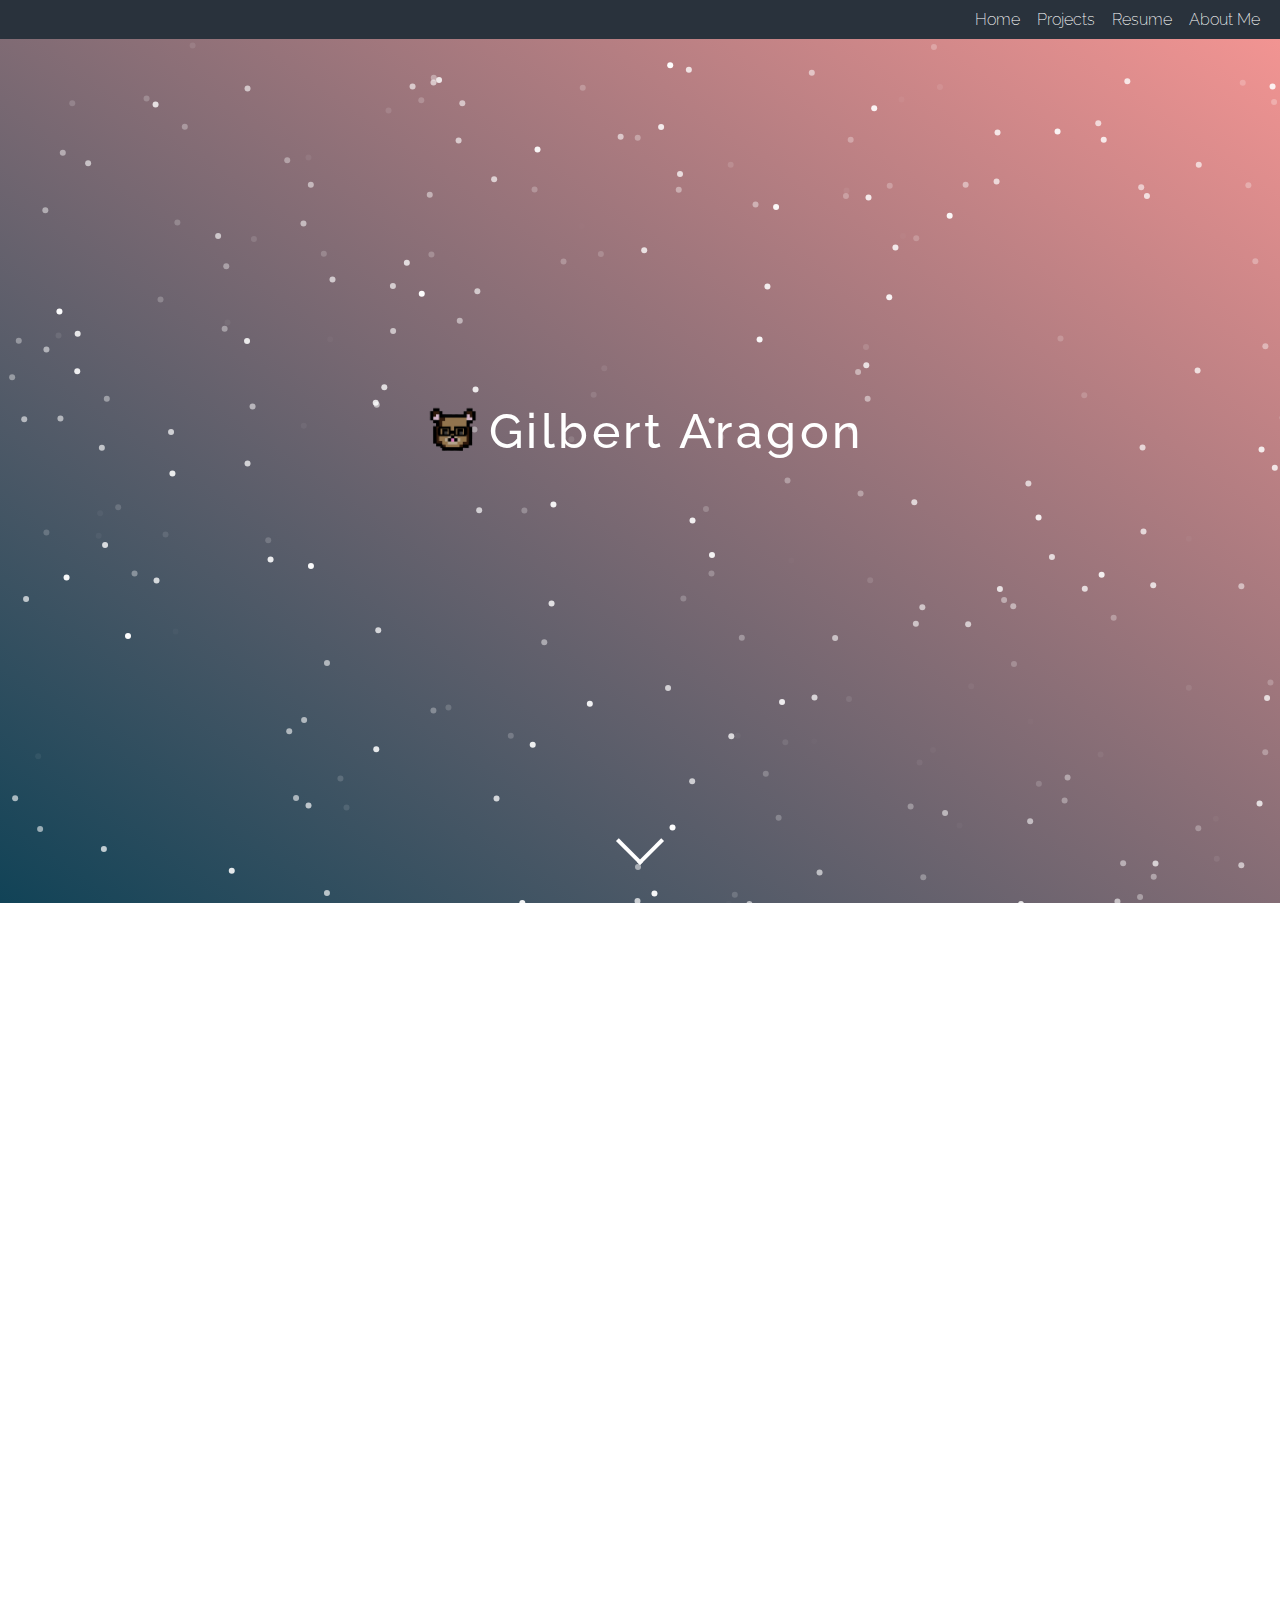
==== commit 8a6eac52: "removed .html extension" ====
--- a/index.html
+++ b/index.html
@@ -13,9 +13,9 @@
     <nav class="nav">
         <a href="#" class="bars" id="hamburger"><i class="fa fa-bars"></i></a>
         <section class="nav-links" id="links">
-            <a href="index.html" class="active"><i class="fas fa-home"></i>Home</a>
+            <a href="index" class="active"><i class="fas fa-home"></i>Home</a>
             <a href="#project"><i class="fas fa-folder"></i>Projects</a>
-            <a href="views/resume.html"><i class="fas fa-file"></i>Resume</a>
+            <a href="views/resume"><i class="fas fa-file"></i>Resume</a>
             <a href="#about-me"><i class="fas fa-info-circle"></i>About Me</a>
         </section>
     </nav>
@@ -111,7 +111,10 @@
                         </p>
                     </div>
                 </div>
-                <div class="app">
+                <div class="app" id="fcc">
+                    <img src="assets/img/fcc/quote.png" alt="fcc-projects">
+                    <img src="assets/img/fcc/calc.png" alt="fcc-projects">
+                    <img src="assets/img/fcc/wiki.png" alt="fcc-projects">
                     <img src="assets/img/fcc/pomodoro.png" alt="fcc-projects">
                     <div class="overlay">
                         <a href="https://codepen.io/collection/XQprjZ/">
@@ -137,11 +140,13 @@
             <div class="info">
                 <img src="assets/img/me.JPG">
                 <p>
-                    Hi and welcome to my site! I'm a UCSC grad with a degree in 
+                    Welcome to my site! I'm a UCSC grad with a degree in 
                     Computer Science. I'm a frontend dev learning new things to 
-                    hopefully become a fullstack developer. I really enjoy 
-                    video games, anime, movies, and watching basketball and 
-                    football. The Lakers and Seahawks are my favorite teams. 
+                    hopefully become a fullstack developer. I'm enthusiastic
+                    about improving user experience through concise and 
+                    aesthetically pleasing designs. On my off time I really 
+                    enjoy video games, anime, movies, and watching basketball 
+                    and football.
                 </p>
             </div>
         </section>
--- a/assets/css/style.css
+++ b/assets/css/style.css
@@ -25,7 +25,7 @@
     color: #F4B7B7;
 }
 
-.nav a > i {
+.nav a i {
     margin-right: 3px;
 }
 
@@ -79,11 +79,11 @@
     color: white;
     margin: 5px;
     opacity: 0;
-    -webkit-animation: 1s fadein 2s ease forwards;
-    animation: 1s fadein 2s ease forwards;
-}
-
-@-webkit-keyframes fadein {
+    -webkit-animation: 1s fadeIn 2s ease forwards;
+    animation: 1s fadeIn 2s ease forwards;
+}
+
+@-webkit-keyframes fadeIn {
     0% {
       opacity: 0;
       -webkit-transform: translate3d(0, 100%, 0);
@@ -97,7 +97,7 @@
     }
 }
 
-@keyframes fadein {
+@keyframes fadeIn {
     0% {
       opacity: 0;
       -webkit-transform: translate3d(0, 100%, 0);
@@ -189,7 +189,7 @@
     text-decoration: underline;
 }
 
-header h1 > i {
+header h1 i {
     margin-right: 5px;
 }
 
@@ -211,11 +211,69 @@
     border-radius: 5px;
 }
 
-.app > img {
+.app img {
     height: 100%;
     width: 100%;
     object-fit: cover;
     position: absolute;
+}
+
+#fcc img {
+    -webkit-animation: 14s fccFade infinite ease-in-out;
+    animation: 14s fccFade infinite ease-in-out;
+}
+
+@-webkit-keyframes fccFade {
+    0% {
+        opacity: 1;
+    }
+    17% {
+        opacity: 1;
+    }
+    25% {
+        opacity: 0;
+    }
+    92% {
+        opacity: 0;
+    }
+    100% {
+        opacity: 1;
+    }
+}
+
+@keyframes fccFade {
+    0% {
+        opacity: 1;
+    }
+    17% {
+        opacity: 1;
+    }
+    25% {
+        opacity: 0;
+    }
+    92% {
+        opacity: 0;
+    }
+    100% {
+        opacity: 1;
+    }
+}
+  
+#fcc img:nth-of-type(1) {
+    -webkit-animation-delay: 10.5s;
+    animation-delay: 10.5s;
+}
+#fcc img:nth-of-type(2) {
+    -webkit-animation-delay: 7s;
+    animation-delay: 7s;
+}
+#fcc img:nth-of-type(3) {
+    -webkit-animation-delay: 3.5s;
+    animation-delay: 3.5s;
+}
+#fcc img:nth-of-type(4) {
+    -webkit-animation-delay: 0s;
+    animation-delay: 0s;
 }
 
 #movie {
@@ -247,15 +305,17 @@
     width: 100%;
     height: 0;
     opacity: 0;
+    -webkit-transition: all .5s ease-in-out;
     transition: all .5s ease-in-out;
 }
 
 .overlay a:hover {
     color: #F29492;
+    -webkit-transition: .5s ease;
     transition: .5s ease;
 }
 
-.app:hover .overlay, .app:hover .overlay > a, .app:hover .overlay > .desc {
+.app:hover .overlay, .app:hover .overlay a, .app:hover .overlay .desc {
     height: 50%;
     opacity: 1;
 }
@@ -271,6 +331,7 @@
     left: 5%;
     font-size: 20px;
     opacity: 0;
+    -webkit-transition: 1s ease-in;
     transition: 1s ease-in;
 }
 
@@ -282,6 +343,7 @@
     left: 5%;
     right: 5%;
     opacity: 0;
+    -webkit-transition: 1s ease-in;
     transition: 1s ease-in;
 }
 
@@ -369,11 +431,103 @@
 /* resume download links */
 .download-links {
     width: 15%;
-    /* height: 7.5vh; */
     margin: 0 auto;
     text-align: center;
     margin-bottom: 20px;
-}
+    opacity: 0;
+    -webkit-animation: 1s bounceIn ease 1s forwards;
+    animation: 1s bounceIn ease 1s forwards;
+}
+
+@-webkit-keyframes bounceIn {
+    from,
+    20%,
+    40%,
+    60%,
+    80%,
+    to {
+      -webkit-animation-timing-function: cubic-bezier(0.215, 0.61, 0.355, 1);
+      animation-timing-function: cubic-bezier(0.215, 0.61, 0.355, 1);
+    }
+  
+    0% {
+      opacity: 0;
+      -webkit-transform: scale3d(0.3, 0.3, 0.3);
+      transform: scale3d(0.3, 0.3, 0.3);
+    }
+  
+    20% {
+      -webkit-transform: scale3d(1.1, 1.1, 1.1);
+      transform: scale3d(1.1, 1.1, 1.1);
+    }
+  
+    40% {
+      -webkit-transform: scale3d(0.9, 0.9, 0.9);
+      transform: scale3d(0.9, 0.9, 0.9);
+    }
+  
+    60% {
+      opacity: 1;
+      -webkit-transform: scale3d(1.03, 1.03, 1.03);
+      transform: scale3d(1.03, 1.03, 1.03);
+    }
+  
+    80% {
+      -webkit-transform: scale3d(0.97, 0.97, 0.97);
+      transform: scale3d(0.97, 0.97, 0.97);
+    }
+  
+    to {
+      opacity: 1;
+      -webkit-transform: scale3d(1, 1, 1);
+      transform: scale3d(1, 1, 1);
+    }
+  }
+  
+  @keyframes bounceIn {
+    from,
+    20%,
+    40%,
+    60%,
+    80%,
+    to {
+      -webkit-animation-timing-function: cubic-bezier(0.215, 0.61, 0.355, 1);
+      animation-timing-function: cubic-bezier(0.215, 0.61, 0.355, 1);
+    }
+  
+    0% {
+      opacity: 0;
+      -webkit-transform: scale3d(0.3, 0.3, 0.3);
+      transform: scale3d(0.3, 0.3, 0.3);
+    }
+  
+    20% {
+      -webkit-transform: scale3d(1.1, 1.1, 1.1);
+      transform: scale3d(1.1, 1.1, 1.1);
+    }
+  
+    40% {
+      -webkit-transform: scale3d(0.9, 0.9, 0.9);
+      transform: scale3d(0.9, 0.9, 0.9);
+    }
+  
+    60% {
+      opacity: 1;
+      -webkit-transform: scale3d(1.03, 1.03, 1.03);
+      transform: scale3d(1.03, 1.03, 1.03);
+    }
+  
+    80% {
+      -webkit-transform: scale3d(0.97, 0.97, 0.97);
+      transform: scale3d(0.97, 0.97, 0.97);
+    }
+  
+    to {
+      opacity: 1;
+      -webkit-transform: scale3d(1, 1, 1);
+      transform: scale3d(1, 1, 1);
+    }
+  }
 
 .download-links p {
     display: block;
@@ -386,6 +540,7 @@
 
 .download-links a:hover {
     color: #F4B7B7;
+    -webkit-transition: 0.5s ease;
     transition: 0.5s ease; 
 }
 
@@ -395,14 +550,44 @@
     margin: 0 auto;
     text-align: center;
     font-family: 'Lato', sans-serif;
+    -webkit-animation: 1s fadeInTop ease;
+    animation: 1s fadeInTop ease;
+}
+
+@-webkit-keyframes fadeInTop {
+    0% {
+      opacity: 0;
+      -webkit-transform: translate3d(0, -5%, 0);
+      transform: translate3d(0, -5%, 0);
+    }
+  
+    100% {
+      opacity: 1;
+      -webkit-transform: translate3d(0, 0, 0);
+      transform: translate3d(0, 0, 0);
+    }
+}
+
+@keyframes fadeInTop {
+    0% {
+      opacity: 0;
+      -webkit-transform: translate3d(0, -5%, 0);
+      transform: translate3d(0, -5%, 0);
+    }
+  
+    100% {
+      opacity: 1;
+      -webkit-transform: translate3d(0, 0, 0);
+      transform: translate3d(0, 0, 0);
+    }
 }
 
 hr {
     width: 80%;
+    opacity: 0.5;
 }
 
 .resume-header h1 {
-    /* padding-top: 10px; */
     text-decoration: none;
 }
 
@@ -428,7 +613,7 @@
 .workRes {
     display: grid;
     grid-template-columns: 1fr 1fr;
-    grid-template-rows: 0.5fr 0.5fr 0.5fr;
+    grid-template-rows: 0.25fr 0.5fr 0.5fr;
 }
 
 .workTitle {
@@ -440,7 +625,7 @@
     margin-right: 20px;
 }
 
-.workRes div>h3, .workRes div>p {
+.workRes div h3, .workRes div p {
     margin: 2px 20px;
 }
 
@@ -475,6 +660,28 @@
     display: grid;
     grid-template-columns: 1fr 1fr 1fr;
     grid-template-rows: 1fr 1fr 1fr 1fr;
+    justify-items: center;
+    margin-bottom: 10px;
+}
+
+.skills-list p {
+    border: 2px solid rgb(255, 163, 163);
+    background-color: rgb(255, 163, 163);
+    border-radius: 25px;
+    margin: 10px;
+    padding-top: 10px;
+    padding-bottom: 10px;
+    width: 50%;
+    color: #fff;
+    -webkit-transition: .5s ease;
+    transition: .5s ease;
+}
+
+.skills-list p:hover {
+    background-color: #fff;
+    color: rgb(255, 163, 163);
+    -webkit-transition: .5s ease;
+    transition: .5s ease;
 }
 
 /* education */
@@ -505,6 +712,12 @@
 .courses {
     grid-area: 4/1/5/3;
     text-align: left;
+}
+
+.edu ul li:hover {
+    color: #F4B7B7;
+    -webkit-transition: .25s ease;
+    transition: .25s ease;
 }
 
 /***** MEDIA QUERIES *****/
@@ -562,7 +775,7 @@
         height: 93%;
     }
 
-    .app:hover .overlay, .app:hover .overlay > a, .app:hover .overlay > .desc {
+    .app:hover .overlay, .app:hover .overlay a, .app:hover .overlay .desc {
         height: 100%;
         opacity: 1;
     }
@@ -619,6 +832,36 @@
     .info p {
         font-size: 16px;
     }
+
+    /* resume */
+    .download-links {
+        width: 50%;
+    }
+    
+    .download-links p {
+        font-size: 12px;
+    }
+
+    .resume {
+        width: 100%;
+        border-radius: 0;
+    }
+
+    .resume h2 {
+        font-size: 20px;
+    }
+
+    .resume h3 {
+        font-size: 16px;
+    }
+
+    .resume h4, p, li, em {
+        font-size: 14px;
+    }
+
+    .skills-list p {
+        width: 80%;
+    }
 }
 
 @media only screen and (min-width: 480px) and (max-width: 1224px) {
@@ -643,4 +886,29 @@
     .info p {
         font-size: 16px;
     }
+
+    /* resume */
+    .download-links {
+        width: 25%;
+    }
+    
+    .download-links p, .resume h4, .resume p, .resume li {
+        font-size: 14px;
+    }
+
+    .resume {
+        width: 60%;
+    }
+
+    .resume h2 {
+        font-size: 22px;
+    }
+
+    .resume h3 {
+        font-size: 16px;
+    }
+
+    .skills p {
+        width: 65%;
+    }
 }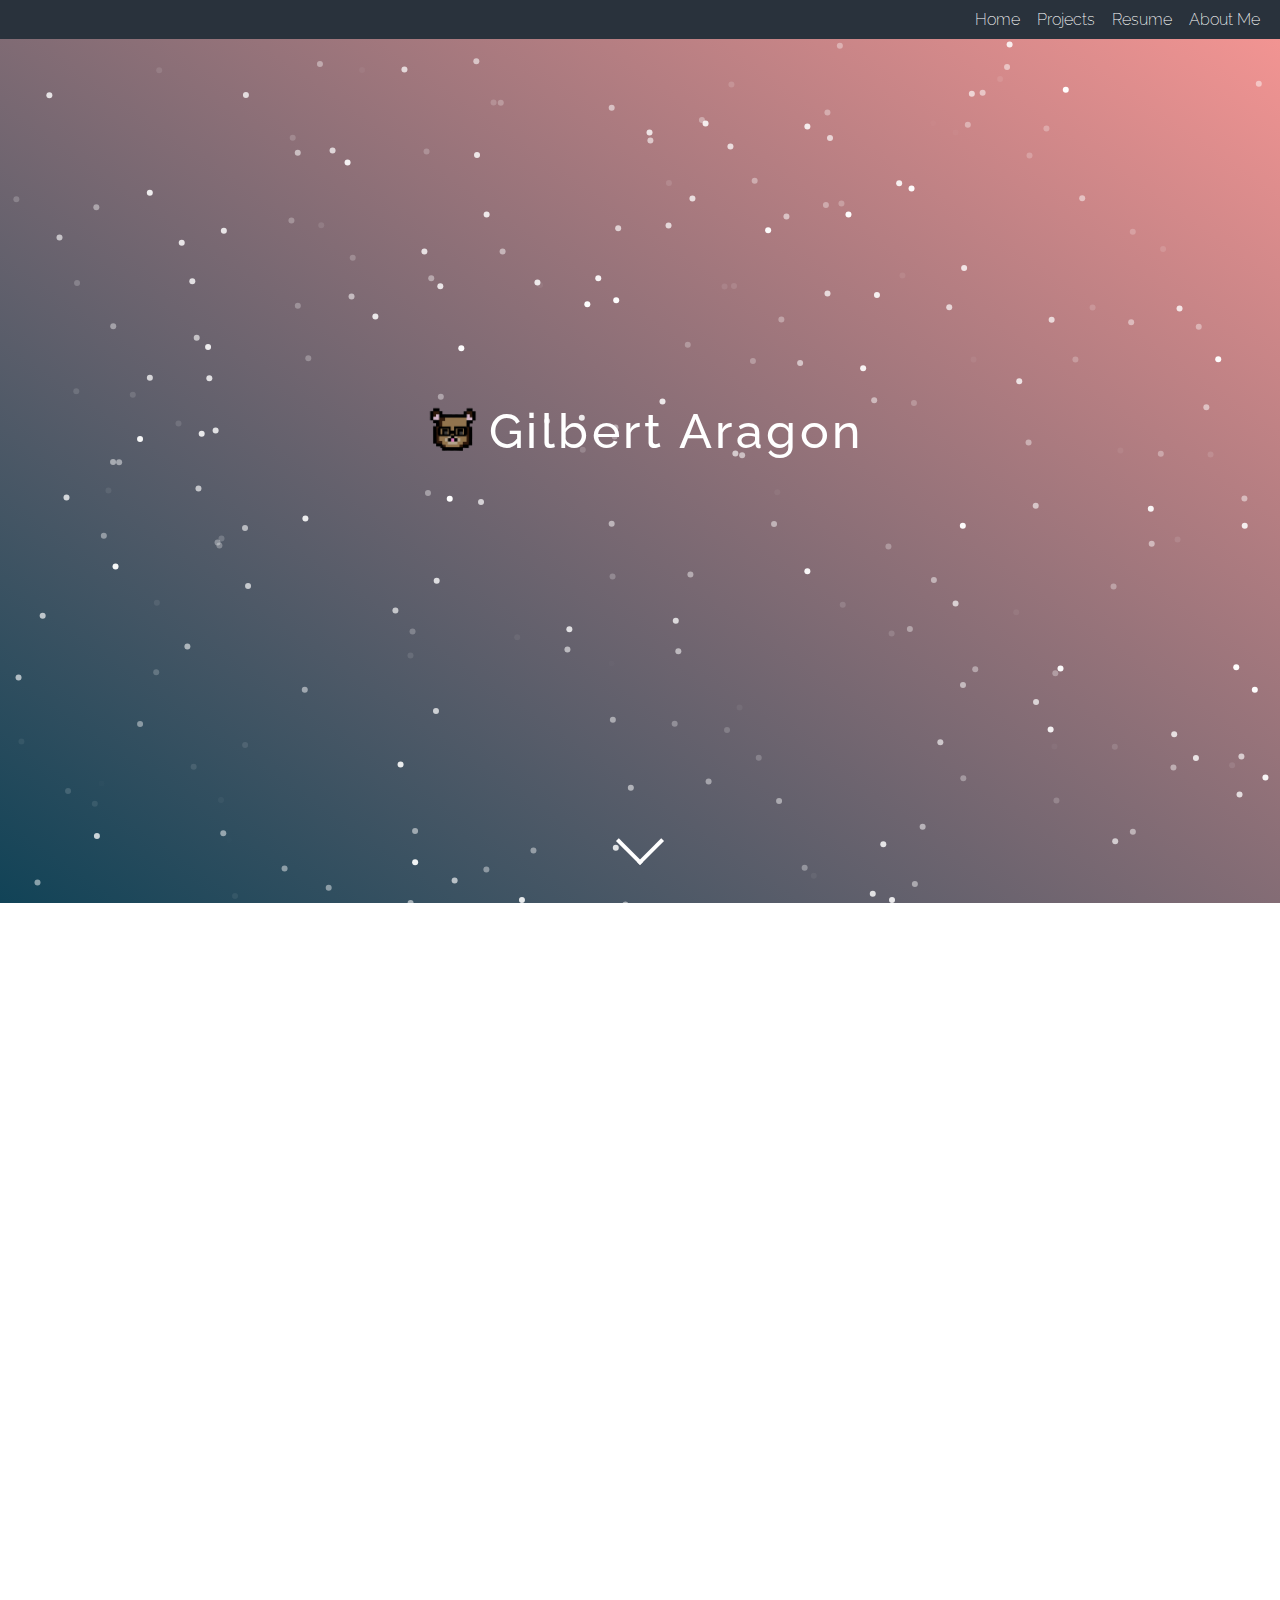
==== commit 6d51ddf6: "new fcc images" ====
--- a/index.html
+++ b/index.html
@@ -39,7 +39,7 @@
                 <a href="https://www.freecodecamp.org/heyitsgilbert780">
                     <i class="fab fa-free-code-camp fa-2x"></i>
                 </a>
-                <a href="">
+                <a href="mailto:gilbertaragon7801@gmail.com" target="_blank">
                     <i class="fas fa-envelope fa-2x"></i>
                 </a>
             </section>
@@ -112,19 +112,21 @@
                     </div>
                 </div>
                 <div class="app" id="fcc">
-                    <img src="assets/img/fcc/quote.png" alt="fcc-projects">
+                    <img src="assets/img/fcc/twitch.png" alt="fcc-projects">
                     <img src="assets/img/fcc/calc.png" alt="fcc-projects">
                     <img src="assets/img/fcc/wiki.png" alt="fcc-projects">
                     <img src="assets/img/fcc/pomodoro.png" alt="fcc-projects">
+                    <img src="assets/img/fcc/simon.png" alt="fcc-projects">
+                    <img src="assets/img/fcc/ttt.png" alt="fcc-projects">
+                    <img src="assets/img/fcc/quote.png" alt="fcc-projects">
                     <div class="overlay">
                         <a href="https://codepen.io/collection/XQprjZ/">
                             Free Code Camp Projects
                         </a>
                         <p class="desc">
-                            Projects of a Pomodoro Clock, Simon and Tic Tac 
-                            Toe Game, Weather App, Wikipedia Article Viewer, 
-                            Random Quote Generator, and a online Twitch 
-                            Streamer tracker.
+                            Collection of small projects utilizing HTML, CSS,
+                            JavaScript, jQuery, bootstrap, and making API calls
+                            with jQuery.  
                         </p>
                     </div>
                 </div>
@@ -145,8 +147,8 @@
                     hopefully become a fullstack developer. I'm enthusiastic
                     about improving user experience through concise and 
                     aesthetically pleasing designs. On my off time I really 
-                    enjoy video games, anime, movies, and watching basketball 
-                    and football.
+                    enjoy video games, anime, movies, and watching basketball
+                    (Lakers) and football (Seahawks).
                 </p>
             </div>
         </section>
--- a/assets/css/style.css
+++ b/assets/css/style.css
@@ -69,8 +69,8 @@
     margin-top: 0;
     margin-bottom: 5px;
     opacity: 0;
-    -webkit-animation: 1s fadein 1s ease forwards;
-    animation: 1s fadein 1s ease forwards;
+    -webkit-animation: 1s fadeIn 1s ease forwards;
+    animation: 1s fadeIn 1s ease forwards;
 }
 
 /* links to code and contact email */
@@ -219,11 +219,11 @@
 }
 
 #fcc img {
-    -webkit-animation: 14s fccFade infinite ease-in-out;
-    animation: 14s fccFade infinite ease-in-out;
-}
-
-@-webkit-keyframes fccFade {
+    -webkit-animation: 24.5s picFade infinite ease-in-out;
+    animation: 24.5s picFade infinite ease-in-out;
+}
+
+@-webkit-keyframes picFade {
     0% {
         opacity: 1;
     }
@@ -241,7 +241,7 @@
     }
 }
 
-@keyframes fccFade {
+@keyframes picFade {
     0% {
         opacity: 1;
     }
@@ -260,18 +260,30 @@
 }
   
 #fcc img:nth-of-type(1) {
+    -webkit-animation-delay: 21s;
+    animation-delay: 21s;
+}
+#fcc img:nth-of-type(2) {
+    -webkit-animation-delay: 17.5s;
+    animation-delay: 17.5s;
+}
+#fcc img:nth-of-type(3) {
+    -webkit-animation-delay: 14s;
+    animation-delay: 14s;
+}
+#fcc img:nth-of-type(4) {
     -webkit-animation-delay: 10.5s;
     animation-delay: 10.5s;
 }
-#fcc img:nth-of-type(2) {
+#fcc img:nth-of-type(5) {
     -webkit-animation-delay: 7s;
     animation-delay: 7s;
 }
-#fcc img:nth-of-type(3) {
+#fcc img:nth-of-type(6) {
     -webkit-animation-delay: 3.5s;
     animation-delay: 3.5s;
 }
-#fcc img:nth-of-type(4) {
+#fcc img:nth-of-type(7) {
     -webkit-animation-delay: 0s;
     animation-delay: 0s;
 }
@@ -414,11 +426,19 @@
 /***** RESUME PAGE *****/
 .resume-body {
     color: #000;
-    background-color: #000;
+    background-color: #111;
 }
 
 .resume-body nav {
     margin-bottom: 20px;
+}
+
+.res-anim {
+    position: absolute;
+    top: 4%;
+    left: 0;
+    width: 100%;
+    height: 100%;
 }
 
 .download-links, .resume {
@@ -734,7 +754,7 @@
         text-align: center;
     }
 
-    .nav-links a{
+    .nav-links a {
         display: block;
         width: 100%;
         margin-top: 10px;
@@ -746,11 +766,15 @@
 
     /* home */
     .home-header h1 {
+        font-size: 2em;
+    }
+
+    .social-links a i {
+        font-size: 1.75em;
+    }
+
+    .home-header p {
         font-size: 1.5em;
-    }
-
-    .home-header p {
-        font-size: 1em;
     }
 
     .home-header .arrow::after {
@@ -773,6 +797,10 @@
     .project-section {
         grid-template-columns: 1fr;
         height: 93%;
+    }
+
+    .app:active .overlay, .app:hover .overlay {
+        background-color: rgba(0.2, 0.2, 0.2, 0.75);
     }
 
     .app:hover .overlay, .app:hover .overlay a, .app:hover .overlay .desc {
@@ -883,8 +911,16 @@
     }
 
     /* about */
+    .about {
+        margin: 50px auto auto auto;
+    }
+
     .info p {
         font-size: 16px;
+    }
+
+    .info img {
+        margin: 20px;
     }
 
     /* resume */
